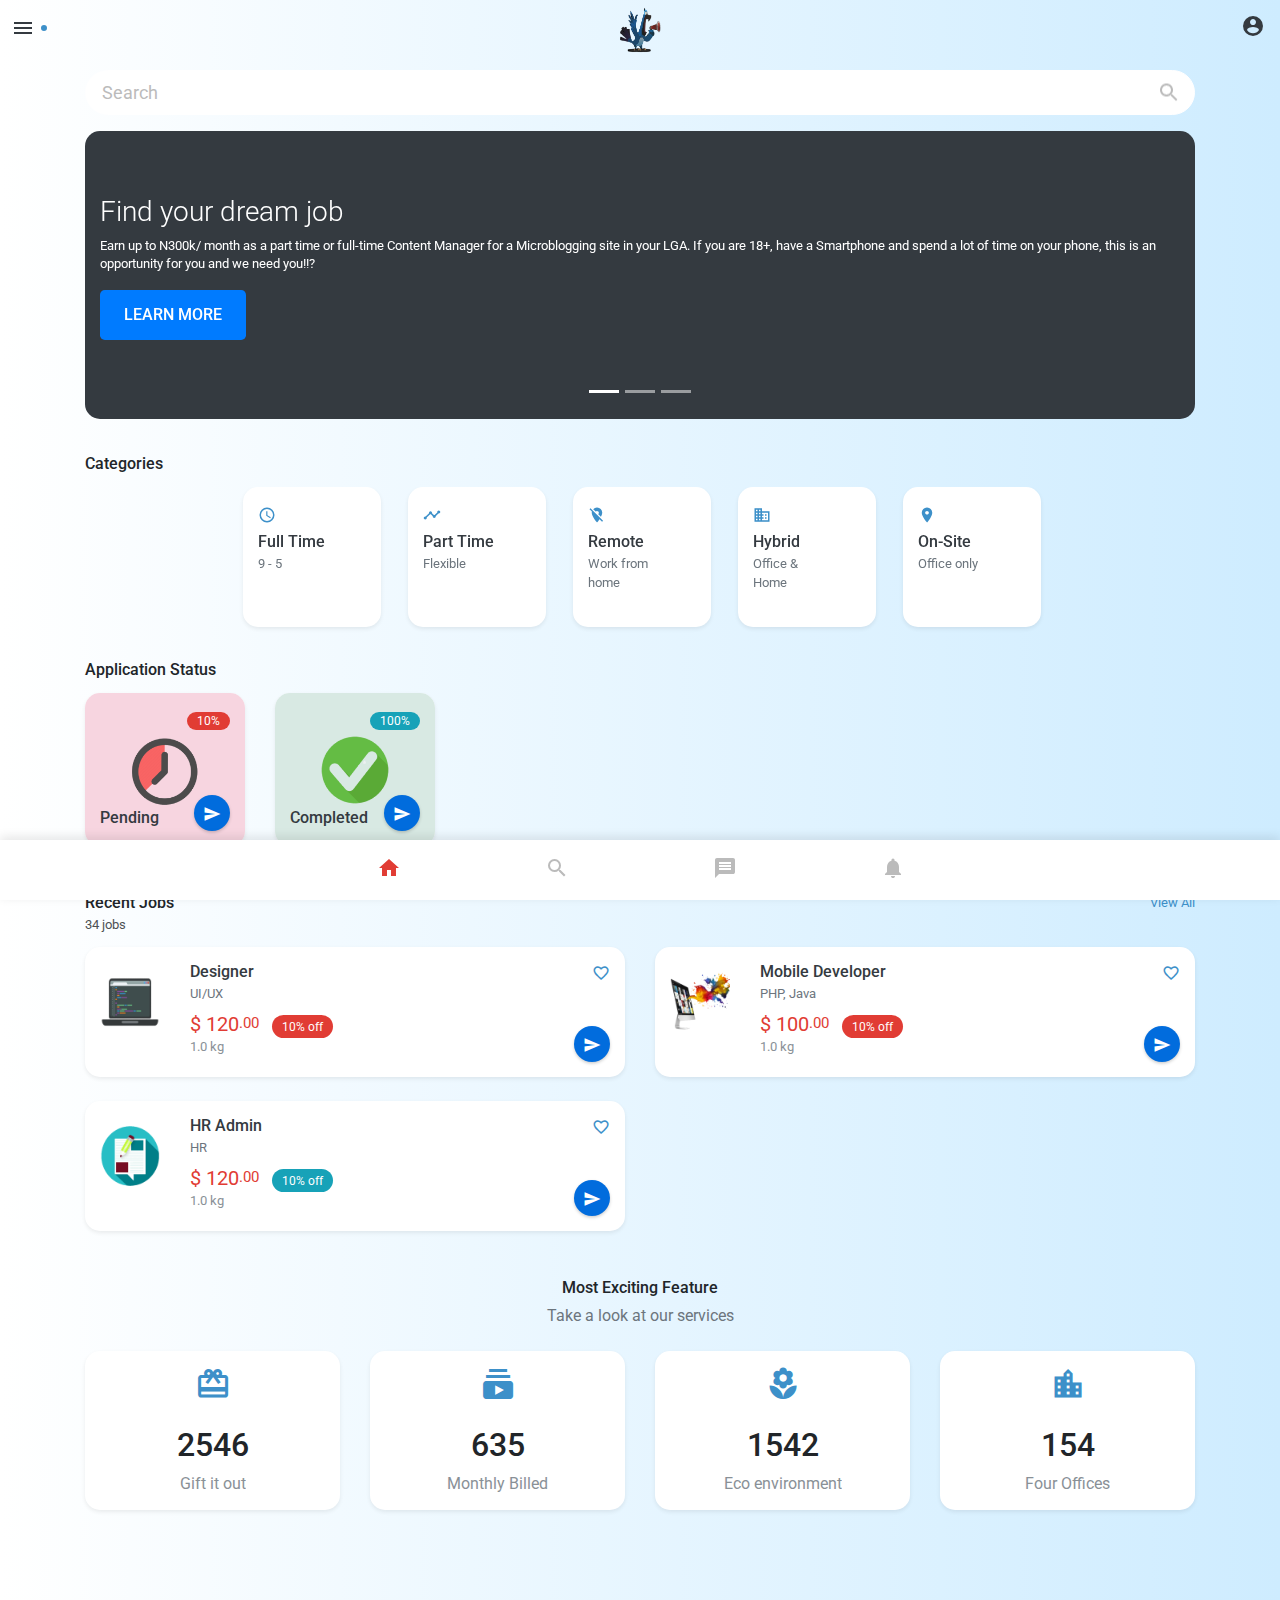
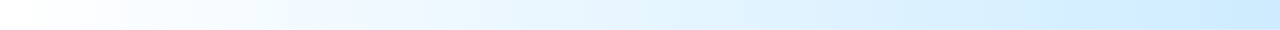
==== index.html @ 2cb29c85 "New app" ====
<!doctype html>
<html lang="en" class="pink-theme">



	<head>
		<meta charset="utf-8">
		<meta name="viewport"
			content="width=device-width, initial-scale=1, shrink-to-fit=no, viewport-fit=cover, user-scalable=no">
		<meta name="description" content="">
		<meta name="author" content="Fabugit">

		<title>Dashboard</title>

		<!-- Material design icons CSS -->
		<link rel="stylesheet" href="vendor/materializeicon/material-icons.css">

		<!-- Roboto fonts CSS -->
		<link href="https://fonts.googleapis.com/css?family=Roboto:300,400,500,700&amp;display=swap" rel="stylesheet">

		<!-- Bootstrap core CSS -->
		<link href="vendor/bootstrap-4.4.1/css/bootstrap.min.css" rel="stylesheet">

		<!-- Swiper CSS -->
		<link href="vendor/swiper/css/swiper.min.css" rel="stylesheet">

		<!-- Custom styles for this template -->
		<link href="css/style.css" rel="stylesheet">
	</head>

	<body>
		<div class="row no-gutters vh-100 loader-screen">
			<div class="col align-self-center text-white text-center">
				<img src="img/logo.png" alt="logo">
				<h1><span class="font-weight-light">D</span>Demo</h1>
				<div class="laoderhorizontal">
					<div></div>
					<div></div>
					<div></div>
					<div></div>
				</div>
			</div>
		</div>
		<div class="sidebar">
			<div class="text-center">
				<div class="figure-menu shadow">
					<figure><img src="img/user1.png" alt=""></figure>
				</div>
				<h5 class="mb-1 ">Stan Thor</h5>
				<p class="text-mute small">Chicago, USA</p>
			</div>
			<br>
			<div class="row mx-0">
				<div class="col">
					<div class="card mb-3 border-0 shadow-sm bg-template-light">
						<div class="card-body">
							<div class="row">
								<div class="col">
									<p class="text-secondary small mb-0">Balance Available</p>
									<h6 class="text-dark my-0">₦2585.00</h6>
								</div>
								<div class="col-auto">
									<button class="btn btn-default button-rounded-36 shadow"><i class="material-icons">add</i></button>
								</div>
							</div>
						</div>
					</div>
					<h5 class="subtitle text-uppercase"><span>Menu</span></h5>
					<div class="list-group main-menu">
						<a href="notification.html" class="list-group-item list-group-item-action">Notification <span
								class="badge badge-dark text-white">2</span></a>
						<a href="profile.html" class="list-group-item list-group-item-action">My Profile</a>
						<a href="setting.html" class="list-group-item list-group-item-action">Settings</a>
						<a href="login.html" class="list-group-item list-group-item-action mt-2">Logout</a>
					</div>
				</div>
			</div>
		</div>
		<div class="wrapper dashboard-bg">
			<div class="header">
				<!-- style="background-color: #3d90c9 !important; width: 100%;" -->
				<div class="row no-gutters">
					<div class="col-auto">
						<button class="btn  btn-link text-dark menu-btn"><i class="material-icons">menu</i><span
								class="new-notification"></span></button>
					</div>
					<div class="col text-center"><img src="img/logo.png" alt="" class="header-logo"></div>
					<div class="col-auto">
						<a href="profile.html" class="btn  btn-link text-dark"><i class="material-icons">account_circle</i></a>
					</div>
				</div>
			</div>
			<div class="container">
				<input type="text" class="form-control form-control-lg search my-3" placeholder="Search">
				<div id="carouselExampleSlidesOnly" class="carousel slide jumbotron jumbotron-fluid bg-dark text-white jumbo-rounded" data-ride="carousel" style="height: 18em">
					<ol class="carousel-indicators">
						<li data-target="#carouselExampleIndicators" data-slide-to="0" class="active"></li>
						<li data-target="#carouselExampleIndicators" data-slide-to="1"></li>
						<li data-target="#carouselExampleIndicators" data-slide-to="2"></li>
					</ol>
					<div class="carousel-inner">
						<div class="carousel-item active">
						<!-- <img class="d-block w-100" src="http://placehold.it/1200x500" alt="First slide"> -->
							<div class="container">
								<h3 class="display-6 font-weight-light">Find your dream job</h3>
								<p class="small">Earn up to N300k/ month as a part time or full-time Content Manager for a Microblogging site in your LGA. If you are 18+, have a Smartphone and spend a lot of time on your phone, this is an opportunity for you and we need you!!?</p>
								<p class="lead">
									<a class="btn btn-primary btn-lg" href="#" role="button">Learn more</a>
								</p>
							</div>
						</div>
						<div class="carousel-item">
							<div class="container">
								<h3 class="display-6 font-weight-light">Find your dream job</h3>
								<p class="small">Earn up to N300k/ month as a part time or full-time Content Manager for a Microblogging site in your LGA. If you are 18+, have a Smartphone and spend a lot of time on your phone, this is an opportunity for you and we need you!!?</p>
								<p class="lead">
									<a class="btn btn-primary btn-lg" href="#" role="button">Learn more</a>
								</p>
							</div>
						</div>
						<div class="carousel-item">
							<div class="container">
								<h3 class="display-6 font-weight-light">Find your dream job</h3>
								<p class="small">Earn up to N300k/ month as a part time or full-time Content Manager for a Microblogging site in your LGA. If you are 18+, have a Smartphone and spend a lot of time on your phone, this is an opportunity for you and we need you!!?</p>
								<p class="lead">
									<a class="btn btn-primary btn-lg" href="#" role="button">Learn more</a>
								</p>
							</div>
						</div>
					</div>
				</div>

				<h6 class="subtitle">Categories</h6>
				<div class="row">
					<!-- Swiper -->
					<div class="swiper-container small-slide">
						<div class="swiper-wrapper">
							<div class="swiper-slide">
								<div class="card shadow-sm border-0">
									<div class="card-body">
										<div class="row no-gutters h-100">
											<img src="" alt="" class="small-slide-right">
											<div class="col-8">
												<button class="btn btn-sm btn-link p-0"><i
														class="material-icons md-18">access_time</i></button>
												<a href="all-products.html" class="text-dark mb-1 mt-2 h6 d-block">Full Time </a>
												<p class="text-secondary small">9 - 5</p>
											</div>
										</div>
									</div>
								</div>
							</div>
							<div class="swiper-slide">
								<div class="card shadow-sm border-0">
									<div class="card-body">
										<div class="row no-gutters h-100">
											<div class="col-8">
												<button class="btn btn-sm btn-link p-0"><i class="material-icons md-18">timeline</i></button>
												<a href="all-products.html" class="text-dark mb-1 mt-2 h6 d-block">Part Time </a>
												<p class="text-secondary small">Flexible</p>
											</div>
										</div>
									</div>
								</div>
							</div>
							<div class="swiper-slide">
								<div class="card shadow-sm border-0">
									<div class="card-body">
										<div class="row no-gutters h-100">
											<div class="col-9">
												<button class="btn btn-sm btn-link p-0"><i
														class="material-icons md-18">location_off</i></button>
												<a href="all-products.html" class="text-dark mb-1 mt-2 h6 d-block">Remote</a>
												<p class="text-secondary small">Work from home</p>
											</div>
										</div>
									</div>
								</div>
							</div>
							<div class="swiper-slide">
								<div class="card shadow-sm border-0">
									<div class="card-body">
										<div class="row no-gutters h-100">
											<div class="col-8">
												<button class="btn btn-sm btn-link p-0"><i
														class="material-icons md-18">domain</i></button>
												<a href="all-products.html" class="text-dark mb-1 mt-2 h6 d-block">Hybrid </a>
												<p class="text-secondary small">Office & Home</p>
											</div>
										</div>
									</div>
								</div>
							</div>
							<div class="swiper-slide">
								<div class="card shadow-sm border-0">
									<div class="card-body">
										<div class="row no-gutters h-100">
											<div class="col-8">
												<button class="btn btn-sm btn-link p-0"><i class="material-icons md-18">location_on</i></button>
												<a href="all-products.html" class="text-dark mb-1 mt-2 h6 d-block">On-Site </a>
												<p class="text-secondary small">Office only</p>
											</div>
										</div>
									</div>
								</div>
							</div>
						</div>
					</div>
				</div>

				<h6 class="subtitle">Application Status</h6>
				<div class="row">
					<div class="col-6 col-md-4 col-lg-3 col-xl-2">
						<div class="card shadow-sm border-0 mb-4">
							<div class="card-body" style="background-color: #F7D5E0;  border-radius: 15px;">
								<div class="badge badge-success float-right mt-1">10%</div>
								<figure class="product-image"><img src="img/pending.png" alt="" class=""></figure>
								<a href="product-details.html" class="text-dark mb-1 mt-2 h6 d-block">Pending </a>
								<!-- <p class="text-secondary small mb-2"></p> -->
								<!-- <h5 class="text-success font-weight-normal mb-0"><sup></sup></h5>
								<p class="text-secondary small text-mute mb-0"></p> -->
								<button class="btn btn-default button-rounded-36 shadow-sm float-bottom-right"><i
										class="material-icons md-18">send</i></button>
							</div>
						</div>
					</div>
					<div class="col-6 col-md-4 col-lg-3 col-xl-2">
						<div class="card shadow-sm border-0 mb-4">
							<div class="card-body" style="background-color:#D8E9E3; border-radius: 15px;">
								<div class="badge badge-info float-right mt-1">100%</div>
								<figure class="product-image"><img src="img/approved.png" alt="" class=""></figure>
								<a href="product-details.html" class="text-dark mb-1 mt-2 h6 d-block">Completed</a>
								<!-- <p class="text-secondary small mb-2">Figma, Adobe</p>
								<h5 class="text-success font-weight-normal mb-0">₦ 100<sup>.00</sup></h5>
								<p class="text-secondary small text-mute mb-0">Open</p> -->
								<button class="btn btn-default button-rounded-36 shadow-sm float-bottom-right"><i
										class="material-icons md-18">send</i></button>
							</div>
						</div>
					</div>
					
				</div>
			</div>

			

			<div class="container">
				<div class="subtitle h6">
						<a href="all-products.html" class="float-right small">View All</a>
					<div class="d-inline-block">
						Recent Jobs<br>
						<p class="small text-mute">34 jobs</p>
					</div>
				</div>
				<div class="row">
					<div class="col-12 col-lg-6">
						<div class="card shadow-sm border-0 mb-4">
							<div class="card-body">
								<div class="row">
									<div class="col-3 col-md-2 col-lg-2 align-self-center">
										<figure class="product-image"><img src="img/programming.png" alt="" class=""></figure>
									</div>
									<div class="col">
										<button class="btn btn-sm btn-link p-0 float-right"><i
												class="material-icons md-18">favorite_outline</i></button>
										<a href="#" class="text-dark mb-1 h6 d-block">Designer </a>
										<p class="text-secondary small mb-2">UI/UX</p>
										<h5 class="text-success font-weight-normal mb-0">$ 120<sup>.00</sup>
											<span class="badge badge-success d-inline-block ml-2"><small>10% off</small></span>
										</h5>
										<p class="text-secondary small text-mute mb-0">1.0 kg</p>
									</div>
								</div>
								<button class="btn btn-default button-rounded-36 shadow-sm float-bottom-right"><i
										class="material-icons md-18">send</i></button>
							</div>
						</div>
					</div>
					<div class="col-12 col-lg-6">
						<div class="card shadow-sm border-0 mb-4">
							<div class="card-body">
								<div class="row">
									<div class="col-3 col-md-2 col-lg-2 align-self-center">
										<figure class="product-image"><img src="img/graphics.png" alt="" class=""></figure>
									</div>
									<div class="col">
										<button class="btn btn-sm btn-link p-0 float-right"><i
												class="material-icons md-18">favorite_outline</i></button>
										<a href="#" class="text-dark mb-1 h6 d-block">Mobile Developer</a>
										<p class="text-secondary small mb-2">PHP, Java</p>
										<h5 class="text-success font-weight-normal mb-0">$ 100<sup>.00</sup>
											<span class="badge badge-success d-inline-block ml-2"><small>10% off</small></span>
										</h5>
										<p class="text-secondary small text-mute mb-0">1.0 kg</p>
									</div>
								</div>
								<button class="btn btn-default button-rounded-36 shadow-sm float-bottom-right"><i
										class="material-icons md-18">send</i></button>
							</div>
						</div>
					</div>
					<div class="col-12 col-lg-6">
						<div class="card shadow-sm border-0 mb-4">
							<div class="card-body">
								<div class="row">
									<div class="col-3 col-md-2 col-lg-2 align-self-center">
										<figure class="product-image"><img src="img/writing.png" alt="" class=""></figure>
									</div>
									<div class="col">
										<button class="btn btn-sm btn-link p-0 float-right"><i
												class="material-icons md-18">favorite_outline</i></button>
										<a href="#" class="text-dark mb-1 h6 d-block">HR Admin</a>
										<p class="text-secondary small mb-2">HR</p>
										<h5 class="text-success font-weight-normal mb-0">$ 120<sup>.00</sup>
											<span class="badge badge-info d-inline-block ml-2"><small>10% off</small></span>
										</h5>
										<p class="text-secondary small text-mute mb-0">1.0 kg</p>
									</div>
								</div>
								<button class="btn btn-default button-rounded-36 shadow-sm float-bottom-right"><i
										class="material-icons md-18">send</i></button>
							</div>
						</div>
					</div>
				</div>
			</div>
			<div class="container mb-3">
				<div class="row">
					<div class="col text-center">
						<h5 class="subtitle mb-1">Most Exciting Feature</h5>
						<p class="text-secondary">Take a look at our services</p>
					</div>
				</div>
				<div class="row text-center mt-4">
					<div class="col-6 col-md-3">
						<div class="card shadow-sm border-0 mb-4">
							<div class="card-body">
								<i class="material-icons mb-4 md-36 text-template">card_giftcard</i>
								<h2>2546</h2>
								<p class="text-secondary text-mute">Gift it out</p>
							</div>
						</div>
					</div>
					<div class="col-6 col-md-3">
						<div class="card shadow-sm border-0 mb-4">
							<div class="card-body">
								<i class="material-icons mb-4 md-36 text-template">subscriptions</i>
								<h2>635</h2>
								<p class="text-secondary text-mute">Monthly Billed</p>
							</div>
						</div>
					</div>
					<div class="col-6 col-md-3">
						<div class="card shadow-sm border-0 mb-4">
							<div class="card-body">
								<i class="material-icons mb-4 md-36 text-template">local_florist</i>
								<h2>1542</h2>
								<p class="text-secondary text-mute">Eco environment</p>
							</div>
						</div>
					</div>
					<div class="col-6 col-md-3">
						<div class="card shadow-sm border-0 mb-4">
							<div class="card-body">
								<i class="material-icons mb-4 md-36 text-template">location_city</i>
								<h2>154</h2>
								<p class="text-secondary text-mute">Four Offices</p>
							</div>
						</div>
					</div>
				</div>
			</div>
			<div class="footer">
				<div class="no-gutters">
					<div class="col-auto mx-auto">
						<div class="row no-gutters justify-content-center">
							<div class="col-auto">
								<a href="index.html" class="btn btn-link-default active">
									<i class="material-icons">home</i>
								</a>
							</div>
							<div class="col-auto">
								<a href="all-products-list.html" class="btn btn-link-default">
									<i class="material-icons">search</i>
								</a>
							</div>
							<div class="col-auto">
								<a href="notifications.html" class="btn btn-link-default">
									<i class="material-icons">message</i>
								</a>
							</div>
							<div class="col-auto">
								<a href="profile.html" class="btn btn-link-default">
									<i class="material-icons">notifications</i>
								</a>
							</div>
						</div>
					</div>
				</div>
			</div>
		</div>

		<!-- notification -->
		<!-- <div class="notification bg-white shadow border-primary">
			<div class="row">
				<div class="col-auto align-self-center pr-0">
					<i class="material-icons text-primary md-36">fullscreen</i>
				</div>
				<div class="col">
					<h6>Viewing in Phone?</h6>
					<p class="mb-0 text-secondary">Double tap to enter into fullscreen mode for each page.</p>
				</div>
				<div class="col-auto align-self-center pl-0">
					<button class="btn btn-link closenotification"><i
							class="material-icons text-secondary text-mute md-18 ">close</i></button>
				</div>
			</div>
		</div> -->
		<!-- notification ends -->


		<!-- jquery, popper and bootstrap js -->
		<script src="js/jquery-3.3.1.min.js"></script>
		<script src="js/popper.min.js"></script>
		<script src="vendor/bootstrap-4.4.1/js/bootstrap.min.js"></script>
		<!-- cookie js -->
		<script src="vendor/cookie/jquery.cookie.js"></script>

		<!-- swiper js -->
		<script src="vendor/swiper/js/swiper.min.js"></script>

		<!-- template custom js -->
		<script src="js/main.js"></script>

		<!-- page level script -->
		<script>
			$(window).on('load', function () {
				/* swiper slider carousel */
				var swiper = new Swiper('.small-slide', {
					slidesPerView: 'auto',
					spaceBetween: 0,
				});

				var swiper = new Swiper('.news-slide', {
					slidesPerView: 5,
					spaceBetween: 0,
					pagination: {
						el: '.swiper-pagination',
					},
					breakpoints: {
						1024: {
							slidesPerView: 4,
							spaceBetween: 0,
						},
						768: {
							slidesPerView: 3,
							spaceBetween: 0,
						},
						640: {
							slidesPerView: 2,
							spaceBetween: 0,
						},
						320: {
							slidesPerView: 2,
							spaceBetween: 0,
						}
					}
				});

				/* notification view and hide */
				setTimeout(function () {
					$('.notification').addClass('active');
					setTimeout(function () {
						$('.notification').removeClass('active');
					}, 3500);
				}, 500);
				$('.closenotification').on('click', function () {
					$(this).closest('.notification').removeClass('active')
				});
			});

		</script>

	</body>

</html>
---- vendor/materializeicon/material-icons.css ----
@font-face {
  font-family: 'Material Icons';
  font-style: normal;
  font-weight: 400;
  src: url(MaterialIcons-Regular.eot); /* For IE6-8 */
  src: local('Material Icons'),
       local('MaterialIcons-Regular'),
       url(MaterialIcons-Regular.woff2) format('woff2'),
       url(MaterialIcons-Regular.woff) format('woff'),
       url(MaterialIcons-Regular.ttf) format('truetype');
}

.material-icons {
  font-family: 'Material Icons';
  font-weight: normal;
  font-style: normal;
  font-size: 24px;  /* Preferred icon size */
  display: inline-block;
  line-height: 1;
  text-transform: none;
  letter-spacing: normal;
  word-wrap: normal;
  white-space: nowrap;
  direction: ltr;

  /* Support for all WebKit browsers. */
  -webkit-font-smoothing: antialiased;
  /* Support for Safari and Chrome. */
  text-rendering: optimizeLegibility;

  /* Support for Firefox. */
  -moz-osx-font-smoothing: grayscale;

  /* Support for IE. */
  font-feature-settings: 'liga';
}
---- css/style.css ----
html {
    height: 100%;
}

body {
    min-height: 100%;
    height: auto;
    overflow-y: auto;
    font-family: 'Roboto', sans-serif;
    font-size: 16px;
    line-height: 22px;
    -webkit-overflow-scrolling: touch;
    -webkit-touch-callout: none;
    -webkit-user-select: none;
    -khtml-user-select: none;
    -moz-user-select: none;
    -ms-user-select: none;
    user-select: none;
}

/* Custom css for pages  */
.top-intro {
    background-color: #ffffff;
    /* padding: 20px  0 0 0; */
    padding: 20px 0 20px 0;
    margin: -100px auto -30px auto;
    max-width: 320px;
}

.top-signup-intro {
    background-color: #ffffff;
    /* padding: 20px  0 0 0; */
    padding: 20px 0 20px 0;
    margin: 100px auto -30px auto;
    max-width: 320px;
}

.sub-intro {
    text-align: justify;
    color: #6c757d !important;
    font-size: 90%;
    font-weight: 400;  
    line-height: 1.45em;
}

/* #login-page {
    background-color: #fff !important;
} */


/* primary colors */
.bg-primary,
.badge-primary {
    background-color: #0D76FF !important
}

.text-primary {
    color: #0D76FF !important
}

.text-default {
    color: #3d90c9 !important
}

.bg-primary-light {
    background-color: #CEE3FF !important
}

.bg-success,
.badge-success {
    background-color: #e13c34 !important
}

.text-success {
    color: #e13c34 !important
}

.bg-succss-light {
    background-color: #C0E9DB !important
}

.bg-warning,
.badge-warning {
    background-color: #e13c34 !important
}

.text-warning {
    color: #FFC400 !important
}

.bg-warning-light {
    background-color: #FFF0C1 !important
}

.bg-orange,
.badge-orange {
    background-color: #FF6F00 !important
}

.bg-orange-light {
    background-color: #FFE5D1 !important
}

.bg-grey,
.badge-grey {
    background-color: #999999 !important
}

.bg-grey-light {
    background-color: #BBBBBB !important
}

.text-white a {
    color: #ffffff !important
}

.row.proh {
    position: relative;
    overflow-x: hidden;
}

.text-mute {
    opacity: 0.8;
}

.wrapper {
    height: auto;
    width: 100%;
    position: relative;
    transition: all ease 0.5s;
    -webkit-transition: all ease 0.5s;
    -moz-transition: all ease 0.5s;
    -ms-transition: all ease 0.5s;
    margin-left: 0;
    z-index: 1;
    min-height: 100vh;
    padding-bottom: 80px;
}

p.small {
    line-height: 1.45em;
}

p:last-child {
    margin-bottom: 0;
}

sup {
    top: -.2em;
}

.background {
    height: 100%;
    width: 100%;
    left: 0;
    top: 0;
    position: absolute;
    background-repeat: no-repeat;
    background-size: cover;
    background-position: center top;
    opacity: 0.4;
    z-index: 0;
}

.background + div {
    position: relative;
    z-index: 1
}

/* sideabr  */
body.menuactive {
    overflow: hidden;
    transform: scale(1);
    -webkit-transform: scale(1);
    -moz-transform: scale(1);
    -ms-transform: scale(1);
}

html.menuactive {
    height: 100%;
    width: 100%;
    overflow: hidden;
}

body.menuactive .wrapper {
    overflow: hidden;
    height: 100vh;
}

body.sidemenu-open .wrapper {
    transform: scale(0.9);
    -webkit-transform: scale(0.9);
    -moz-transform: scale(0.9);
    -ms-transform: scale(0.9);
    box-shadow: 0px 5px 15px rgba(0, 0, 0, 0.2);
    -webkit-box-shadow: 0px 5px 15px rgba(0, 0, 0, 0.2);
    -moz-box-shadow: 0px 5px 15px rgba(0, 0, 0, 0.2);
    -ms-box-shadow: 0px 5px 15px rgba(0, 0, 0, 0.2);
    margin-left: 240px;
    border-radius: 10px;
}

body.sidemenu-open .wrapper:after {
    content: '';
    position: absolute;
    left: 0;
    top: 0;
    height: 100%;
    width: 100%;
    display: block;
    user-select: none;
    -webkit-user-select: none;
    z-index: 10;
    cursor: pointer
}

.sidebar {
    position: absolute;
    padding-top: env(safe-area-inset-top);
    width: 250px;
    height: 100%;
    z-index: 0;
    left: -260px;
    top: 0;
    transition: all ease 0.5s;
    -webkit-transition: all ease 0.5s;
    -moz-transition: all ease 0.5s;
    -ms-transition: all ease 0.5s;
    overflow-y: auto;
}


.sidebar .main-menu .list-group-item {
    background-color: transparent;
    font-size: 16px;
    border: 0;
    border-radius: 10px;
}

.sidebar .main-menu .list-group-item:hover {
    background-color: rgba(255, 255, 255, 0.15);
}

.sidebar .main-menu .list-group-item.active {
    background-color: rgba(255, 255, 255, 0.25);
}

body.sidemenu-open .sidebar {
    left: 0;
}


.sidebar .figure-menu {
    height: 100px;
    width: 100px;
    border-radius: 50px;
    padding: 5px;
    display: block;
    margin: 45px auto 20px auto;
    background-color: #ffffff;
}

.sidebar .figure-menu figure {
    width: 100%;
    height: 100%;
    overflow: hidden;
    border-radius: 50%;
}

.sidebar .figure-menu figure img {
    width: 100%;
}

/* Loader css */
.breadcrumb-item.active {
    color: #b9b9b9;
}

/* Loader css */
.laoderhorizontal {
    display: inline-block;
    position: relative;
    width: 64px;
    height: 64px;
}

.laoderhorizontal div {
    position: absolute;
    top: 27px;
    width: 11px;
    height: 11px;
    border-radius: 50%;
    background: #fff;
    animation-timing-function: cubic-bezier(0, 1, 1, 0);
}

.laoderhorizontal div:nth-child(1) {
    left: 6px;
    animation: laoderhorizontal1 0.6s infinite;
}

.laoderhorizontal div:nth-child(2) {
    left: 6px;
    animation: laoderhorizontal2 0.6s infinite;
}

.laoderhorizontal div:nth-child(3) {
    left: 26px;
    animation: laoderhorizontal2 0.6s infinite;
}

.laoderhorizontal div:nth-child(4) {
    left: 45px;
    animation: laoderhorizontal3 0.6s infinite;
}


@keyframes laoderhorizontal1 {
    0% {
        transform: scale(0);
    }

    100% {
        transform: scale(1);
    }
}

@keyframes laoderhorizontal3 {
    0% {
        transform: scale(1);
    }

    100% {
        transform: scale(0);
    }
}

@keyframes laoderhorizontal2 {
    0% {
        transform: translate(0, 0);
    }

    100% {
        transform: translate(19px, 0);
    }
}

.btn-loader {
    vertical-align: middle;
    display: inline-block;
    position: relative;
    width: 30px;
    height: 30px;
}

.btn-loader div {
    box-sizing: border-box;
    display: block;
    position: absolute;
    width: 24px;
    height: 24px;
    margin: 3px;
    border: 4px solid #fff;
    border-radius: 50%;
    animation: btnloader 1.2s cubic-bezier(0.5, 0, 0.5, 1) infinite;
    border-color: #ffffff transparent transparent transparent;
}

.btn-loader div:nth-child(1) {
    animation-delay: -0.45s;
}

.btn-loader div:nth-child(2) {
    animation-delay: -0.3s;
}

.btn-loader div:nth-child(3) {
    animation-delay: -0.15s;
}

@keyframes btnloader {
    0% {
        transform: rotate(0deg);
    }

    100% {
        transform: rotate(360deg);
    }
}

.loader-screen {
    position: fixed;
    top: 0;
    left: 0;
    height: 100%;
    width: 100%;
    z-index: 99;
    background-color: #3d90c9;
}

/* introduction swiper slider css */
.demo-swiper,
.swiper-init {
    height: 450px;
    margin-top: 30px;
}

.demo-swiper .swiper-slide,
.swiper-init .swiper-slide {
    background-color: #ffffff
}

.demo-swiper .swiper-slide,
.swiper-init .swiper-slide {
    background-size: cover
}

.demo-swiper-gallery-top {
    height: 350px;
    margin-top: 30px;
}

.demo-swiper-gallery-top .swiper-slide {
    background-size: cover
}

.demo-swiper-gallery-thumbs {
    height: 80px;
}

.demo-swiper-gallery-thumbs .swiper-slide > div {
    height: 100%;
    width: 100%;
    background-size: cover;
}

.swiper-pagination-bullet-active {
    opacity: 1;
    background: #000000;
}

.introduction.swiper-container-horizontal > .swiper-pagination-bullets {
    bottom: 35px;
    margin-bottom: env(safe-area-inset-bottom);
}

.introduction .swiper-slide {
    padding-left: env(safe-area-inset-left);
    padding-right: env(safe-area-inset-right);
    padding-top: env(safe-area-inset-bottom);
}

.right-image {
    position: absolute;
    z-index: 0;
    right: 0;
    top: auto;
    bottom: auto;
    height: 600px;
}

.right-image + div {
    z-index: 1
}

.orange-slice {
    margin-right: -200px;
}

.pinapple {
    margin-right: -120px;
}

.banana {
    margin-right: -190px;
}

.apple {
    margin-right: -280px;
}


/* form elements */
select.form-control option,
select.form-control optgroup {
    color: #000000
}

.form-control:focus {
    box-shadow: none;
    -ms-box-shadow: none;
}

.form-control::placeholder {
    color: #bbbbbb;
}

.float-label {
    padding-top: 15px;
    position: relative;
}

.form-group .form-control-label {
    font-size: 13px;
    line-height: 18px;
    color: #BBBBBB;
}

.float-label .form-control-label {
    position: absolute;
    left: 0;
    top: 24px;
    margin: 0;
    line-height: 20px;
    color: #646363;
    font-size: 15px;
    transition: ease all 0.5s;
    -webkit-transition: ease all 0.5s;
    -ms-transition: ease all 0.5s;
    -moz-transition: ease all 0.5s;
    z-index: 0;
    padding-left: 1em;

}

.float-label .form-control,
.float-label .chosen-container .chosen-choices,
.float-label .chosen-container .chosen-single {
    background-color: #F3F3F3;
    border-radius: 25px;
    /* z-index: 1; */
    position: relative;
    padding-left: 1em;
    padding-right: 0;
    background-image: none;
    
}


.float-label .form-control:focus + .form-control-label,
.float-label.active label {
    top: 0;
    font-size: 13px;
    line-height: 20px;
}

.form-control-lg {
    font-size: 18px;
}

.search {
    border-radius: 30px;
    background: url('../img/search.png') no-repeat center right #fff;
    border-color: #ffffff;
}

.chosen-container-active .chosen-choices,
.chosen-container .chosen-single,
.chosen-container-active.chosen-with-drop .chosen-single {
    box-shadow: none;
    -webkit-box-shadow: none;
    -moz-box-shadow: none;
    -ms-box-shadow: none;
}

.chosen-container-multi .chosen-choices,
.chosen-container .chosen-single {
    padding: 5px;
    height: auto;
    border-color: #ced4da;
}

.chosen-container-multi .chosen-choices li.search-choice,
.chosen-container .chosen-single li.search-choice {
    position: relative;
    padding: 5px 25px 5px 15px;
    line-height: 18px;
    border: 0px none;
    border-radius: 30px;
    background-image: none;
    background-color: rgba(255, 255, 255, 0.5);
    box-shadow: none;
    -webkit-box-shadow: none;
    -moz-box-shadow: none;
    -ms-box-shadow: none;
    outline: none;
}

.chosen-container-multi .chosen-choices li.search-choice .search-choice-close {
    top: 8px;
    right: 6px;
    width: 12px;
    height: 12px;
    border-radius: 20px;
    padding: 5px;
}

.chosen-container.chosen-with-drop .chosen-drop {
    border: 0;
}

.chosen-container .chosen-results li.highlighted {
    background-image: none;
}

/* button */
.btn {
    font-size: 16px;
    text-transform: uppercase;
    font-weight: 500;
    border-width: 0;
}

[class*="outline"] {
    border-width: 1px;
}

body a.btn-primary,
body a.btn-warning,
body a.btn-danger,
body a.btn-success {
    color: #ffffff;
}

.btn-lg {
    padding: .815rem 1.5rem;
}

.btn-sm {
    font-size: 14px;
}

.btn i,
.btn span,
a i {
    vertical-align: middle
}

.btn img {
    max-width: 20px;
    vertical-align: middle;
}

.btn:focus {
    box-shadow: none;
    -ms-box-shadow: none;
}

.btn i:first-child {
    margin-right: 5px;
    margin-left: -4px;
}

.btn i:last-child {
    margin-left: 5px;
    margin-right: -4px;
}

.btn i:last-child:first-child {
    margin-left: 0px;
    margin-right: 0px;
}

.button-rounded-54 {
    height: 54px;
    width: 54px;
    line-height: 50px;
    vertical-align: middle;
    text-align: center;
    padding: 0;
    border-radius: 28px;
}

.button-rounded-36 {
    height: 36px;
    width: 36px;
    line-height: 32px;
    vertical-align: middle;
    text-align: center;
    padding: 0;
    border-radius: 28px;
}

.button-rounded-26 {
    height: 26px;
    width: 26px;
    line-height: 22px;
    vertical-align: middle;
    text-align: center;
    padding: 0;
    border-radius: 13px;
}

.float-bottom-right {
    position: absolute;
    right: 15px;
    bottom: 15px;
    z-index: 2;
    margin-bottom: env(safe-area-inset-bottom);
}

.btn-rounded {
    border-radius: 30px;
}

.btn-rounded-15 {
    border-radius: 15px;
}

.btn-default,
body .btn.btn-secondary {
    color: #ffffff
}

.btn-warning {
    background-color: #e13c34;
    color: #ffffff;
}

.btn-warning:focus,
.btn-warning:active,
.btn-warning:hover {
    background-color: #c4372f !important;
    color: #ffffff !important;
}

.btn.btn-link-default {
    color: #bbbbbb;
}

.btn.shadow-sm {
    box-shadow: 0 .1rem .2rem rgba(0, 0, 0, .2) !important;
    -webkit-box-shadow: 0 .1rem .2rem rgba(0, 0, 0, .2) !important;
    -moz-box-shadow: 0 .1rem .2rem rgba(0, 0, 0, .2) !important;
    -ms-box-shadow: 0 .1rem .2rem rgba(0, 0, 0, .2) !important;
}

.btn.shadow-xs {
    box-shadow: 0 .15rem .3rem rgba(0, 0, 0, .1) !important;
    -webkit-box-shadow: 0 .15rem .3rem rgba(0, 0, 0, .1) !important;
    -moz-box-shadow: 0 .15rem .3rem rgba(0, 0, 0, .1) !important;
    -ms-box-shadow: 0 .15rem .3rem rgba(0, 0, 0, .1) !important;
}

.btn-light,
body a.btn-light {
    background-color: #ffffff;
    color: #999999;
}

.btn-light-grey,
body a.btn-light-grey {
    background-color: #E3EAF1;
    color: #BBBBBB;
    border-color: #F3F6F8
}

.btn-group > .btn:first-child,
.btn-group > .btn:first-of-type,
.btn-group > .btn-group:first-child > .btn {
    border-top-left-radius: 30px;
    border-bottom-left-radius: 30px;
}

.btn-group > .btn:last-child,
.btn-group > .btn:last-of-type,
.btn-group > .btn-group:last-child > .btn {
    border-top-right-radius: 30px;
    border-bottom-right-radius: 30px;
}


.btn h6,
.btn h5,
.btn h4,
.btn h3,
.btn h2,
.btn h1 {
    vertical-align: middle
}

.vm {
    vertical-align: middle
}

.input-group > .input-group-append > .btn,
.input-group > .input-group-append > .input-group-text,
.input-group > .input-group-prepend:not(:first-child) > .btn,
.input-group > .input-group-prepend:not(:first-child) > .input-group-text {
    border-top-right-radius: 30px;
    border-bottom-right-radius: 30px;
}

.input-group > .input-group-append:not(:last-child) > .btn,
.input-group > .input-group-append:not(:last-child) > .input-group-text,
.input-group > .input-group-prepend > .btn,
.input-group > .input-group-prepend > .input-group-text {
    border-top-left-radius: 30px;
    border-bottom-left-radius: 30px;
}

.input-group > .form-control:first-child {
    border-top-left-radius: 30px;
    border-bottom-left-radius: 30px;
}

.input-group > .form-control:last-child {
    border-top-right-radius: 30px;
    border-bottom-right-radius: 30px;
}

.input-group > .input-group-prepend > .input-group-text + .input-group-text {
    border-radius: 0;
}

.w-45 {
    width: 45px !important;
    text-align: center
}

.w-35 {
    width: 35px !important;
    text-align: center
}

.input-group.input-group-sm > .form-control {
    height: calc(1.6em + .5rem + 2px);
    border-color: #E3EAF1;
}

.border-top-dashed {
    border-top: 2px dashed #e3ead7 !important;
}

.progress {
    background-color: rgba(0, 0, 0, 0.05)
}

/* heights  */
.h-2 {
    height: 2px;
}

.h-4 {
    height: 4px;
}

.h-6 {
    height: 6px;
}

.h-8 {
    height: 8px;
}

.h-10 {
    height: 10px;
}

/* popover  */
.popover {
    border: 0;
    box-shadow: 0 5px 10px rgba(0, 0, 0, 0.10);
    -webkit-box-shadow: 0 5px 10px rgba(0, 0, 0, 0.10);
    -moz-box-shadow: 0 5px 10px rgba(0, 0, 0, 0.10);
    -ms-box-shadow: 0 5px 10px rgba(0, 0, 0, 0.10);
}

/* Notifications  */
.new-notification {
    height: 10px;
    width: 10px;
    border-radius: 6px;
    background-color: #3d90c9;
    display: block;
    position: absolute;
    top: 23px;
    right: 5px;
    border: 2px solid #ffffff;
}

/* List items  */
.list-items {
    padding: 0;
    margin: 0;
    width: 100%;
    display: block;
}

.list-items li {
    margin-bottom: 5px;
    border-radius: 10px;
    background-color: #eef2f5;
    width: 100%;
    display: block;
    padding: 10px 15px;
    line-height: 20px;
}

.list-items li:last-child {
    margin-bottom: 0
}

.list-group .list-group-item {
    padding: 0.75rem 15px;
}

/*.list-group .list-group-item:hover {
    background-color: #3d90c9;
}

.list-group .list-group-item:hover * {
    color: #FFFFFF !important
}
.list-group .list-group-item:hover .form-control{
    color: #000000 !important ;
}*/
.list-group-item.active {
    z-index: 2;
    color: #343a40;
    background-color: #e3eaf1;
    border-color: #ffffff;
}

.list-group-item.active:hover * {
    color: #343a40 !important;
}

/* Nav tabs  */
.nav-tabs {
    z-index: 0;
    border: 0;
    margin-bottom: -11px;
}

.card .card-header .nav-tabs {
    margin-bottom: -1px;
    text-align: center
}

.card-img:first-child {
    border-radius: 10px 10px 0 0;
}

.nav-tabs .nav-link {
    padding: 15px 15px 25px 15px;
    border: 0;
    border-radius: 15px 15px 0 0;
}

.card .card-header .nav-tabs .nav-link {
    padding: 15px;
}

.nav-tabs .nav-link.active {
    box-shadow: 0 .125rem .25rem rgba(0, 0, 0, .075);
    -webkit-box-shadow: 0 .125rem .25rem rgba(0, 0, 0, .075);
    -moz-box-shadow: 0 .125rem .25rem rgba(0, 0, 0, .075);
    -ms-box-shadow: 0 .125rem .25rem rgba(0, 0, 0, .075);
}

.card .card-header .nav-tabs .nav-link.active {
    box-shadow: 0 -0.125rem .125rem rgba(0, 0, 0, .075);
    -webkit-box-shadow: 0 -0.125rem .125rem rgba(0, 0, 0, .075);
    -moz-box-shadow: 0 -0.125rem .125rem rgba(0, 0, 0, .075);
    -ms-box-shadow: 0 -0.125rem .125rem rgba(0, 0, 0, .075);
}

.card .card-header {
    border: 0;
    border-radius: 14px;
}

.card .card-footer {
    border: 0;
    border-radius: 0 0 12px 12px;
}

.card .card-header .card-title {
    margin-bottom: 0;
}

.tab-content {
    position: relative;
    z-index: 1;
}

.tab-content .tab-pane {
    padding: 5px;
    background-color: #ffffff;
    box-shadow: 0 .25rem .25rem rgba(0, 0, 0, .075);
    -webkit-box-shadow: 0 .25rem .25rem rgba(0, 0, 0, .075);
    -moz-box-shadow: 0 .25rem .25rem rgba(0, 0, 0, .075);
    -ms-box-shadow: 0 .25rem .25rem rgba(0, 0, 0, .075);
    border-radius: 15px;
}

.card .tab-content .tab-pane {
    padding: 0;
    background-color: transparent;
    box-shadow: none;
    -webkit-box-shadow: none;
    -moz-box-shadow: none;
    -ms-box-shadow: none;
}

/* Notification */
.notification {
    padding: 15px;
    background-color: #ffffff;
    position: fixed;
    top: -30%;
    width: 84%;
    max-width: 400px;
    margin: 0 auto;
    left: 0;
    right: 0;
    border-left-width: 3px;
    border-left-style: solid;
    z-index: 10;
    transition: all ease 0.5s;
    -webkit-transition: all ease 0.5s;
    -moz-transition: all ease 0.5s;
    -ms-transition: all ease 0.5s;
    border-radius: 10px;
    overflow: hidden;
}

.notification.active {
    top: 30px;
    opacity: 1;

}

.notification.bottom {
    bottom: -30%;
    opacity: 0;
    top: auto;
}

.notification.bottom.active {
    bottom: 30px;
    opacity: 1;

}

/* header */

.header {
    width: 100%;
    height: auto;
    position: fixed;
    padding: env(safe-area-inset-top);
    top: 0;
    left: 0;
    z-index: 9;
    transition: all ease 0.5s;
    -webkit-transition: all ease 0.5s;
    -moz-transition: all ease 0.5s;
    -ms-transition: all ease 0.5s;
}

.header.active {
    box-shadow: 0px 3px 10px rgba(0, 0, 0, 0.1);
    -webkit-box-shadow: 0px 3px 10px rgba(0, 0, 0, 0.1);
    -moz-box-shadow: 0px 3px 10px rgba(0, 0, 0, 0.1);
    -ms-box-shadow: 0px 3px 10px rgba(0, 0, 0, 0.1);
}

.header-logo {
    height: auto;
    max-height: 48px;
    display: inline-block;
    vertical-align: middle;
    margin: 6px auto 0px auto;
}

.header .btn {
    height: 54px;
    width: 54px;
    padding: 0;
    text-align: center;
    vertical-align: middle;
    line-height: 50px;
}

.header + div {
    padding-top: 54px;
}


/* footer */
.footer {
    width: 100%;
    height: auto;
    position: fixed;
    padding: env(safe-area-inset-bottom);
    bottom: 0;
    left: 0;
    z-index: 9;
    transition: all ease 0.5s;
    -webkit-transition: all ease 0.5s;
    -moz-transition: all ease 0.5s;
    -ms-transition: all ease 0.5s;
    background: #ffffff;
    box-shadow: 0px -3px 10px rgba(0, 0, 0, 0.1);
    -webkit-box-shadow: 0px -3px 10px rgba(0, 0, 0, 0.1);
    -moz-box-shadow: 0px -3px 10px rgba(0, 0, 0, 0.1);
    -ms-box-shadow: 0px -3px 10px rgba(0, 0, 0, 0.1);
}


.footer .btn {
    width: 60px;
    height: 60px;
    line-height: 54px;
    padding: 0;
    text-align: center;
    display: block;
    vertical-align: middle;
}

.footer .btn i {
    width: 22px;
    margin: 0 auto;
    display: inline-block;
    vertical-align: middle
}

.footer .centerbutton {
    height: 60px;
    line-height: 54px;
    width: 60px;
    border-radius: 30px;
    margin: 0 15px;
    margin-top: -20px;
	background-color: #e13c34 !important;
}

/* Cig */
.dashboard-bg{
    background: rgb(255,255,255);
    background: linear-gradient(90deg, rgba(255,255,255,1) 0%, rgba(255,255,255,1) 0%, rgba(206,236,255,1) 100%); 
}
.jumbo-rounded {
    border-radius: 15px;
}

.txt-success {
	color: #28a745;
}
.txt-failure {
	color: #e13c34;
}
.txt_underline {
	text-decoration: underline !important;
}
.footer .active, .footer .btn-link-default:hover, .footer .btn-link-default:focus {
		color: #e13c34 !important;
}
/* page specific */
.subtitle {
    font-size: 16px;
    line-height: 26px;
    margin-top: 20px;
    margin-bottom: 10px;
}

.subtitle span {
    vertical-align: middle;
    display: inline-block;
    line-height: 26px;
    border-bottom: 2px solid #ffffff;
}

.logo-small {
    width: 122px;
}

.form-signin {
    border-radius: 20px;
    background-color: #ffffff;
    padding: 20px 0 20px 0;
    margin: 30px auto;
    max-width: 320px;
}

/* product */

.small-slide {
    height: 150px;
}

.small-slide .swiper-slide {
    width: 165px;
    padding-bottom: 10px;
    padding-right: 15px;
}

.small-slide .swiper-slide .card {
    border-radius: 15px;
    margin-left: 15px;
    height: 100%;
    width: 92%;
}

.small-slide .swiper-slide .card-body {
    position: relative
}

.small-slide .swiper-slide .small-slide-right {
    max-height: 100%;
    margin-right: -45px;
    position: absolute;
    top: 0;
    bottom: 0;
    right: 0;
}

.badge {
    border-radius: 30px;
    font-weight: 400;
    padding-left: 10px;
    padding-right: 10px
}

.product-image {
    height: 80px;
    width: 100%;
    display: block;
    text-align: center;
    margin: 10px auto;
    max-width: 100px;
}

.product-image img {
    max-height: 100%;
    max-width: 100%;
}

.news-slide {
    height: 180px;
    padding-bottom: 20px;
    margin-bottom: 30px;
}

.news-slide .swiper-slide {
    padding: 0 15px 10px 15px;
}

.news-slide .swiper-slide .card {
    overflow: hidden;
    height: 100%;
    margin: 0;
}

.news-slide.swiper-container-horizontal > .swiper-pagination-bullets {
    margin-bottom: -10px;
}


/* card */
.card {
    border-radius: 15px;
}

.card .card-body {
    padding: 15px;
}

/* Rules for sizing the icon. */
.material-icons.md-18 {
    font-size: 18px;
}

.material-icons.md-24 {
    font-size: 24px;
}

.material-icons.md-36 {
    font-size: 36px;
}

.material-icons.md-48 {
    font-size: 48px;
}

/*  filter */
.filter {
    height: 100%;
    width: 280px;
    position: fixed;
    right: -280px;
    top: 0;
    transition: all ease 0.5s;
    -webkit-transition: all ease 0.5s;
    -moz-transition: all ease 0.5s;
    -ms-transition: all ease 0.5s;
    z-index: 11;
    padding-bottom: env(safe-area-inset-bottom);
}

.filtermenu-open .filter {
    right: 0;
    box-shadow: -5px 0px 15px rgba(0, 0, 0, 0.25);
    -webkit-box-shadow: -5px 0px 15px rgba(0, 0, 0, 0.25);
    -moz-box-shadow: -5px 0px 15px rgba(0, 0, 0, 0.25);
    -ms-box-shadow: -5px 0px 15px rgba(0, 0, 0, 0.25);
}

.filter > .filter-btn {
    border-radius: 30px 0 0 30px;
    width: 40px;
    text-align: left;
    position: absolute;
    left: -39px;
    top: 135px;
}

.text-normal {
    text-transform: none
}

@media screen and (max-width:610px) {
    .filter-group {
        margin-right: 50px;
    }

    .filter > .filter-btn {
        width: 50px;
        left: -49px;
    }
}

.filters-container {
    height: 100%;
    overflow-y: auto;
    width: 100%;
    display: block;
}

/* range slider */
.noUi-target {
    background: #ffffffa1;
    border-radius: 4px;
    border: none;
    box-shadow: none;
}

.noUi-horizontal {
    height: 10px;
}

.noUi-connect {
    background: #000000;
}

.noUi-horizontal .noUi-handle {
    width: 20px;
    height: 20px;
    border-radius: 60px;
}

.noUi-horizontal .noUi-handle:after,
.noUi-horizontal .noUi-handle:before {
    display: none
}

/* progress bar */
.progress-bar {
    border-radius: 10px;
}

.progress-sm {
    height: 8px;
    padding: 2px;
}

/* product details  */
.product-details {
    height: 300px;
}

.product-details {}

.product-details .swiper-slide {
    padding: 20px 15px 40px 15px;
    line-height: 200px;
    text-align: center
}

.product-details .swiper-slide > img {
    max-height: 100%;
    max-width: 100%;
    vertical-align: middle;

}


/* avatar */

.avatar {
    border-radius: 200px;
    display: inline-block;
    margin: 0px auto;
    background-color: #ffffff;
    overflow: hidden;
    border: 3px solid #ffffff;
    vertical-align: top;
    text-align: center;
    box-shadow: 0 5px 10px rgba(0, 0, 0, 0.1);
    -webkit-box-shadow: 0 5px 10px rgba(0, 0, 0, 0.1);
    -moz-box-shadow: 0 5px 10px rgba(0, 0, 0, 0.1);
    -ms-box-shadow: 0 5px 10px rgba(0, 0, 0, 0.1);
}

.avatar img {
    width: 100%;
    vertical-align: top
}

.avatar-20 {
    height: 20px;
    width: 20px;
}

.avatar-40 {
    height: 40px;
    width: 40px;
}

.avatar-60 {
    height: 60px;
    width: 60px;
}

.avatar-80 {
    height: 80px;
    width: 80px;
}

.avatar-100 {
    height: 100px;
    width: 100px;
}

.avatar-120 {
    height: 120px;
    width: 120px;
}

.avatar-50 {
    height: 50px;
    width: 50px;
}

.avatar-70 {
    height: 70px;
    width: 70px;
}

.avatar-90 {
    height: 90px;
    width: 90px;
}

.figure-profile {
    height: 178px;
    width: 178px;
    border-radius: 90px;
    border: 10px solid #3d90c9;
    margin: 0 auto;
    position: relative;
}

.figure-profile figure {
    height: 100%;
    width: 100%;
    overflow: hidden;
    border-radius: 50%;
}

.figure-profile figure img {
    width: 100%;
    min-height: 100%;
}

.figure-profile > .floating-btn {
    border-radius: 50%;
    height: 40px;
    width: 40px;
    padding: 0;
    text-align: center;
    vertical-align: middle;
    line-height: 38px;
    box-shadow: 0 5px 10px rgba(0, 0, 0, 0.1);
    -webkit-box-shadow: 0 5px 10px rgba(0, 0, 0, 0.1);
    -moz-box-shadow: 0 5px 10px rgba(0, 0, 0, 0.1);
    -ms-box-shadow: 0 5px 10px rgba(0, 0, 0, 0.1);
    position: absolute;
    z-index: 2;
    right: 0px;
    bottom: 0px;
}

.figure-profile .floating-btn i {
    font-size: 22px;
    margin: 0;
}

.float-file {
    position: absolute;
    top: 0;
    left: 0;
    height: 100%;
    width: 100%;
    display: block;
    z-index: 1;
    opacity: 0
}

.cart_counter {
    height: 20px;
    line-height: 20px;
    width: 20px;
    border-radius: 10px;
    background: #000000;
    color: #ffffff;
    text-align: center;
    vertical-align: middle;
    position: absolute;
    left: 0;
    right: 0;
    margin: 0 auto;
    bottom: 13px;
}

pre {
    background: #e8f4ff;
    padding: 15px;
}

.modal-content {
    border-radius: 15px;
    border: none;
}

.modal-dialog-end {
    display: -ms-flexbox;
    display: -moz-flexbox;
    display: -webkit-flexbox;
    display: flex;
    -ms-flex-align: flex-end;
    -moz-flex-align: flex-end;
    -webkit-flex-align: flex-end;
    align-items: flex-end;
    min-height: calc(100% - 3.5rem);
}
.btn-rounded-54 {
    height: 54px;
    line-height: 54px;
    vertical-align: middle;
    width: 54px;
    border-radius: 50%;
    padding: 0;
}
/* theme color pink  */

.pink-theme .bg-background,
.pink-theme .header.active,
.pink-theme .list-group-item.active {
    /* background-color: #E3EAF1 */
     background-color: #fff;
}

.pink-theme .wrapper {
    background-color: #fff;
    background-position-x: 0%;
    background-position-y: 0%;
    background-size: auto;
    background-size: cover;
    background-position: center;
    /* background-image: -moz-radial-gradient(center, ellipse cover, rgba(250, 250, 250, 1) 0%, #E3EAF1 100%);
    background-image: -webkit-gradient(radial, center center, 0px, center center, 100%, color-stop(0%, rgba(250, 250, 250, 1)), color-stop(100%, #E3EAF1));
    background-image: -webkit-radial-gradient(center, ellipse cover, rgba(250, 250, 250, 1) 0%, #E3EAF1 100%);
    background-image: -o-radial-gradient(center, ellipse cover, rgba(250, 250, 250, 1) 0%, #E3EAF1 100%);
    background-image: -ms-radial-gradient(center, ellipse cover, rgba(250, 250, 250, 1) 0%, #E3EAF1 100%);
    background-image: radial-gradient(ellipse at center, rgba(250, 250, 250, 1) 0%, #E3EAF1 100%);
    background-attachment: inherit;
    background-position: center top; */

    /* background-size: 100% 100%; */
}

.pink-theme-bg,
.pink-theme body,
/* .pink-theme body.sidemenu-open, */
.pink-theme .bg-template,
/* .pink-theme .btn-default, */
.pink-theme .custom-control-input:checked ~ .custom-control-label::before,
.pink-theme .small-slide .swiper-slide .card:hover,
.pink-theme .small-slide .swiper-slide .card:focus,
.pink-theme .filter,
.pink-theme .chosen-container .chosen-results li.highlighted,
.pink-theme .page-item.active .page-link,
.pink-theme .nav-pills .nav-link.active,
.pink-theme .nav-pills .show > .nav-link,
.pink-theme .loader-screen {
    background-color: #fff;
    /* background-color: #016cdd; */

}

.pink-theme .btn-default{
    background-color: #016cdd;

}

.pink-theme .filter,
.pink-theme .filter .form-control,
.pink-theme .filter .form-group label,
.pink-theme .float-label .chosen-container-multi .chosen-choices,
.pink-theme .float-label .chosen-container-multi .chosen-choices li.search-field input[type=text],
.pink-theme .filter .chosen-container-multi .chosen-choices li.search-choice,
.pink-theme .btn-default,
.pink-theme .sidebar,
.pink-theme .sidebar .main-menu .list-group-item,
.pink-theme .small-slide .swiper-slide .card:hover *,
.pink-theme .small-slide .swiper-slide .card:focus * {
    color: #fff !important;
}

.pink-theme .filter .form-group label {
    opacity: 0.85;
}

.pink-theme .btn-default:hover,
.pink-theme .btn-default:focus {
    color: #ffffff;
    background-color: #016cdd;
}

.pink-theme .figure-profile,
.pink-theme .form-control:focus,
.pink-theme .custom-control-input:focus ~ .custom-control-label::before,
.pink-theme .custom-control-input:checked ~ .custom-control-label::before,
.pink-theme .float-label .form-control:focus,
.pink-theme .page-item.active .page-link,
.pink-theme .btn-outline-default {
    border-color: #3d90c9
}

.pink-theme .filter .form-control:focus,
.pink-theme .filter .custom-control-input:focus ~ .custom-control-label::before,
.pink-theme .filter .custom-control-input:checked ~ .custom-control-label::before,
.pink-theme .filter .float-label .form-control:focus {
    border-color: #ffffff
}

.pink-theme .custom-control-input:focus ~ .custom-control-label::before {
    box-shadow: 0 0 0 0.2rem rgba(255, 0, 104, 0.3);
}

.pink-theme .btn-light:hover,
.pink-theme .btn-light:focus,
.pink-theme .btn-light:not(:disabled):not(.disabled).active,
.pink-theme .bg-template-light {
    background-color: #E5E5FF
}

.pink-theme .text-template,
.pink-theme .btn-link,
.pink-theme a,
.pink-theme .float-label .form-control:focus + .form-control-label,
.pink-theme .btn-light:hover,
.pink-theme .btn-light:focus,
.pink-theme .btn-light:not(:disabled):not(.disabled).active,
.pink-theme .btn.btn-link-default:hover,
.pink-theme .btn.btn-link-default:focus,
.pink-theme .btn.btn-link-default.active {
    color: #3d90c9;
}

/* brown theme */
.brown-theme .bg-background,
.brown-theme .header.active,
.brown-theme .list-group-item.active {
    background-color: #f1ecdf
}

.brown-theme .wrapper {
    background-color: #f1ecdf;
    background-image: -moz-radial-gradient(center, ellipse cover, rgba(250, 250, 250, 1) 0%, #f1ecdf 100%);
    background-image: -webkit-gradient(radial, center center, 0px, center center, 100%, color-stop(0%, rgba(250, 250, 250, 1)), color-stop(100%, #f1ecdf));
    background-image: -webkit-radial-gradient(center, ellipse cover, rgba(250, 250, 250, 1) 0%, #f1ecdf 100%);
    background-image: -o-radial-gradient(center, ellipse cover, rgba(250, 250, 250, 1) 0%, #f1ecdf 100%);
    background-image: -ms-radial-gradient(center, ellipse cover, rgba(250, 250, 250, 1) 0%, #f1ecdf 100%);
    background-image: radial-gradient(ellipse at center, rgba(250, 250, 250, 1) 0%, #f1ecdf 100%);
    background-attachment: inherit;
    background-position: center top;
    background-size: 100% 100%;
}

.brown-theme-bg,
.brown-theme body,
.brown-theme body.sidemenu-open,
.brown-theme .bg-template,
.brown-theme .btn-default,
.brown-theme .custom-control-input:checked ~ .custom-control-label::before,
.brown-theme .small-slide .swiper-slide .card:hover,
.brown-theme .small-slide .swiper-slide .card:focus,
.brown-theme .filter,
.brown-theme .chosen-container .chosen-results li.highlighted,
.brown-theme .page-item.active .page-link,
.brown-theme .nav-pills .nav-link.active,
.brown-theme .nav-pills .show > .nav-link,
.brown-theme .loader-screen {
    background-color: #805433;
}

.brown-theme .filter,
.brown-theme .filter .form-control,
.brown-theme .filter .form-group label,
.brown-theme .float-label .chosen-container-multi .chosen-choices,
.brown-theme .float-label .chosen-container-multi .chosen-choices li.search-field input[type=text],
.brown-theme .filter .chosen-container-multi .chosen-choices li.search-choice,
.brown-theme .btn-default,
.brown-theme .sidebar,
.brown-theme .sidebar .main-menu .list-group-item,
.brown-theme .small-slide .swiper-slide .card:hover *,
.brown-theme .small-slide .swiper-slide .card:focus * {
    color: #ffff !important;
}

.brown-theme .filter .form-group label {
    opacity: 0.85;
}

.brown-theme .btn-default:hover,
.brown-theme .btn-default:focus {
    color: #ffffff;
    background-color: #502d13;
}

.brown-theme .figure-profile,
.brown-theme .form-control:focus,
.brown-theme .custom-control-input:focus ~ .custom-control-label::before,
.brown-theme .custom-control-input:checked ~ .custom-control-label::before,
.brown-theme .float-label .form-control:focus,
.brown-theme .page-item.active .page-link,
.brown-theme .btn-outline-default {
    border-color: #805433
}

.brown-theme .filter .form-control:focus,
.brown-theme .filter .custom-control-input:focus ~ .custom-control-label::before,
.brown-theme .filter .custom-control-input:checked ~ .custom-control-label::before,
.brown-theme .filter .float-label .form-control:focus {
    border-color: #ffffff
}

.brown-theme .custom-control-input:focus ~ .custom-control-label::before {
    box-shadow: 0 0 0 0.2rem rgba(255, 0, 104, 0.3);
}

.brown-theme .btn-light:hover,
.brown-theme .btn-light:focus,
.brown-theme .btn-light:not(:disabled):not(.disabled).active,
.brown-theme .bg-template-light {
    background-color: #f0e6de
}

.brown-theme .text-template,
.brown-theme .btn-link,
.brown-theme a,
.brown-theme .float-label .form-control:focus + .form-control-label,
.brown-theme .btn-light:hover,
.brown-theme .btn-light:focus,
.brown-theme .btn-light:not(:disabled):not(.disabled).active,
.brown-theme .btn.btn-link-default:hover,
.brown-theme .btn.btn-link-default:focus,
.brown-theme .btn.btn-link-default.active {
    color: #805433;
}

.brown-theme .bg-warning,
.brown-theme .badge-warning {
    background-color: #ead68e !important;
}

.brown-theme .bg-success,
.brown-theme .badge-success {
    background-color: #9fd8c5 !important;
}

.brown-theme .bg-orange,
.brown-theme .badge-orange {
    background-color: #e6b793 !important;
}

.brown-theme .bg-primary,
.brown-theme .badge-primary {
    background-color: #8db3e4 !important;
}

.brown-theme .orange-slice {
    margin-right: -110px;
}

/* blue theme */
.blue-theme .bg-background,
.blue-theme .header.active,
.blue-theme .list-group-item.active {
    background-color: #e7efff
}

.blue-theme .wrapper {
    background-color: #f1ecdf;
    background-image: -moz-radial-gradient(center, ellipse cover, rgba(250, 250, 250, 1) 0%, #e7efff 100%);
    background-image: -webkit-gradient(radial, center center, 0px, center center, 100%, color-stop(0%, rgba(250, 250, 250, 1)), color-stop(100%, #e7efff));
    background-image: -webkit-radial-gradient(center, ellipse cover, rgba(250, 250, 250, 1) 0%, #e7efff 100%);
    background-image: -o-radial-gradient(center, ellipse cover, rgba(250, 250, 250, 1) 0%, #e7efff 100%);
    background-image: -ms-radial-gradient(center, ellipse cover, rgba(250, 250, 250, 1) 0%, #e7efff 100%);
    background-image: radial-gradient(ellipse at center, rgba(250, 250, 250, 1) 0%, #e7efff 100%);
    background-attachment: inherit;
    background-position: center top;
    background-size: 100% 100%;
}

.blue-theme-bg,
.blue-theme body,
.blue-theme body.sidemenu-open,
.blue-theme .bg-template,
.blue-theme .btn-default,
.blue-theme .custom-control-input:checked ~ .custom-control-label::before,
.blue-theme .small-slide .swiper-slide .card:hover,
.blue-theme .small-slide .swiper-slide .card:focus,
.blue-theme .filter,
.blue-theme .chosen-container .chosen-results li.highlighted,
.blue-theme .page-item.active .page-link,
.blue-theme .nav-pills .nav-link.active,
.blue-theme .nav-pills .show > .nav-link,
.blue-theme .loader-screen {
    background-color: #4885FF;
}

.blue-theme .filter,
.blue-theme .filter .form-control,
.blue-theme .filter .form-group label,
.blue-theme .float-label .chosen-container-multi .chosen-choices,
.blue-theme .float-label .chosen-container-multi .chosen-choices li.search-field input[type=text],
.blue-theme .filter .chosen-container-multi .chosen-choices li.search-choice,
.blue-theme .btn-default,
.blue-theme .sidebar,
.blue-theme .sidebar .main-menu .list-group-item,
.blue-theme .small-slide .swiper-slide .card:hover *,
.blue-theme .small-slide .swiper-slide .card:focus * {
    color: #ffff !important;
}

.blue-theme .filter .form-group label {
    opacity: 0.85;
}

.blue-theme .btn-default:hover,
.blue-theme .btn-default:focus {
    color: #ffffff;
    background-color: #1b53c4;
}

.blue-theme .figure-profile,
.blue-theme .form-control:focus,
.blue-theme .custom-control-input:focus ~ .custom-control-label::before,
.blue-theme .custom-control-input:checked ~ .custom-control-label::before,
.blue-theme .float-label .form-control:focus,
.blue-theme .page-item.active .page-link,
.blue-theme .btn-outline-default {
    border-color: #4885FF
}

.blue-theme .filter .form-control:focus,
.blue-theme .filter .custom-control-input:focus ~ .custom-control-label::before,
.blue-theme .filter .custom-control-input:checked ~ .custom-control-label::before,
.blue-theme .filter .float-label .form-control:focus {
    border-color: #ffffff
}

.blue-theme .custom-control-input:focus ~ .custom-control-label::before {
    box-shadow: 0 0 0 0.2rem rgba(255, 0, 104, 0.3);
}

.blue-theme .btn-light:hover,
.blue-theme .btn-light:focus,
.blue-theme .btn-light:not(:disabled):not(.disabled).active,
.blue-theme .bg-template-light {
    background-color: #c8daff
}

.blue-theme .text-template,
.blue-theme .btn-link,
.blue-theme a,
.blue-theme .float-label .form-control:focus + .form-control-label,
.blue-theme .btn-light:hover,
.blue-theme .btn-light:focus,
.blue-theme .btn-light:not(:disabled):not(.disabled).active,
.blue-theme .btn.btn-link-default:hover,
.blue-theme .btn.btn-link-default:focus,
.blue-theme .btn.btn-link-default.active {
    color: #4885FF;
}

.blue-theme .bg-warning,
.blue-theme .badge-warning {
    background-color: #FDD835 !important;
}

.blue-theme .bg-success,
.blue-theme .badge-success {
    background-color: #5fefa1 !important;
}

.blue-theme .bg-orange,
.blue-theme .badge-orange {
    background-color: #ff9133 !important;
}

.blue-theme .bg-primary,
.blue-theme .badge-primary {
    background-color: #3fa7ff !important;
}

.blue-theme .orange-slice {
    margin-right: -110px;
}

/* purple theme */
.purple-theme .bg-background,
.purple-theme .header.active,
.purple-theme .list-group-item.active {
    background-color: #ebe2f4
}

.purple-theme .wrapper {
    background-color: #ebe2f4;
    background-image: -moz-radial-gradient(center, ellipse cover, rgba(250, 250, 250, 1) 0%, #ebe2f4 100%);
    background-image: -webkit-gradient(radial, center center, 0px, center center, 100%, color-stop(0%, rgba(250, 250, 250, 1)), color-stop(100%, #ebe2f4));
    background-image: -webkit-radial-gradient(center, ellipse cover, rgba(250, 250, 250, 1) 0%, #ebe2f4 100%);
    background-image: -o-radial-gradient(center, ellipse cover, rgba(250, 250, 250, 1) 0%, #ebe2f4 100%);
    background-image: -ms-radial-gradient(center, ellipse cover, rgba(250, 250, 250, 1) 0%, #ebe2f4 100%);
    background-image: radial-gradient(ellipse at center, rgba(250, 250, 250, 1) 0%, #ebe2f4 100%);
    background-attachment: inherit;
    background-position: center top;
    background-size: 100% 100%;
}

.purple-theme-bg,
.purple-theme body,
.purple-theme body.sidemenu-open,
.purple-theme .bg-template,
.purple-theme .btn-default,
.purple-theme .custom-control-input:checked ~ .custom-control-label::before,
.purple-theme .small-slide .swiper-slide .card:hover,
.purple-theme .small-slide .swiper-slide .card:focus,
.purple-theme .filter,
.purple-theme .chosen-container .chosen-results li.highlighted,
.purple-theme .page-item.active .page-link,
.purple-theme .nav-pills .nav-link.active,
.purple-theme .nav-pills .show > .nav-link,
.purple-theme .loader-screen {
    background-color: #791ed3;
}

.purple-theme .filter,
.purple-theme .filter .form-control,
.purple-theme .filter .form-group label,
.purple-theme .float-label .chosen-container-multi .chosen-choices,
.purple-theme .float-label .chosen-container-multi .chosen-choices li.search-field input[type=text],
.purple-theme .filter .chosen-container-multi .chosen-choices li.search-choice,
.purple-theme .btn-default,
.purple-theme .sidebar,
.purple-theme .sidebar .main-menu .list-group-item,
.purple-theme .small-slide .swiper-slide .card:hover *,
.purple-theme .small-slide .swiper-slide .card:focus * {
    color: #ffff !important;
}

.purple-theme .filter .form-group label {
    opacity: 0.85;
}

.purple-theme .btn-default:hover,
.purple-theme .btn-default:focus {
    color: #ffffff;
    background-color: #5908aa;
}

.purple-theme .figure-profile,
.purple-theme .form-control:focus,
.purple-theme .custom-control-input:focus ~ .custom-control-label::before,
.purple-theme .custom-control-input:checked ~ .custom-control-label::before,
.purple-theme .float-label .form-control:focus,
.purple-theme .page-item.active .page-link,
.purple-theme .btn-outline-default {
    border-color: #791ed3
}

.purple-theme .filter .form-control:focus,
.purple-theme .filter .custom-control-input:focus ~ .custom-control-label::before,
.purple-theme .filter .custom-control-input:checked ~ .custom-control-label::before,
.purple-theme .filter .float-label .form-control:focus {
    border-color: #ffffff
}

.purple-theme .custom-control-input:focus ~ .custom-control-label::before {
    box-shadow: 0 0 0 0.2rem rgba(255, 0, 104, 0.3);
}

.purple-theme .btn-light:hover,
.purple-theme .btn-light:focus,
.purple-theme .btn-light:not(:disabled):not(.disabled).active,
.purple-theme .bg-template-light {
    background-color: #e3cdf8
}

.purple-theme .text-template,
.purple-theme .btn-link,
.purple-theme a,
.purple-theme .float-label .form-control:focus + .form-control-label,
.purple-theme .btn-light:hover,
.purple-theme .btn-light:focus,
.purple-theme .btn-light:not(:disabled):not(.disabled).active,
.purple-theme .btn.btn-link-default:hover,
.purple-theme .btn.btn-link-default:focus,
.purple-theme .btn.btn-link-default.active {
    color: #791ed3;
}

.purple-theme .bg-warning,
.purple-theme .badge-warning {
    background-color: #FDD835 !important;
}

.purple-theme .bg-success,
.purple-theme .badge-success {
    background-color: #5fefa1 !important;
}

.purple-theme .bg-orange,
.purple-theme .badge-orange {
    background-color: #ff9133 !important;
}

.purple-theme .bg-primary,
.purple-theme .badge-primary {
    background-color: #3fa7ff !important;
}

.purple-theme .orange-slice {
    margin-right: -110px;
}

/* green theme */
.green-theme .bg-background,
.green-theme .header.active,
.green-theme .list-group-item.active {
    background-color: #e4f7ed
}

.green-theme .wrapper {
    background-color: #e4f7ed;
    background-image: -moz-radial-gradient(center, ellipse cover, rgba(250, 250, 250, 1) 0%, #e4f7ed 100%);
    background-image: -webkit-gradient(radial, center center, 0px, center center, 100%, color-stop(0%, rgba(250, 250, 250, 1)), color-stop(100%, #e4f7ed));
    background-image: -webkit-radial-gradient(center, ellipse cover, rgba(250, 250, 250, 1) 0%, #e4f7ed 100%);
    background-image: -o-radial-gradient(center, ellipse cover, rgba(250, 250, 250, 1) 0%, #e4f7ed 100%);
    background-image: -ms-radial-gradient(center, ellipse cover, rgba(250, 250, 250, 1) 0%, #e4f7ed 100%);
    background-image: radial-gradient(ellipse at center, rgba(250, 250, 250, 1) 0%, #e4f7ed 100%);
    background-attachment: inherit;
    background-position: center top;
    background-size: 100% 100%;
}

.green-theme-bg,
.green-theme body,
.green-theme body.sidemenu-open,
.green-theme .bg-template,
.green-theme .btn-default,
.green-theme .custom-control-input:checked ~ .custom-control-label::before,
.green-theme .small-slide .swiper-slide .card:hover,
.green-theme .small-slide .swiper-slide .card:focus,
.green-theme .filter,
.green-theme .chosen-container .chosen-results li.highlighted,
.green-theme .page-item.active .page-link,
.green-theme .nav-pills .nav-link.active,
.green-theme .nav-pills .show > .nav-link,
.green-theme .loader-screen {
    background-color: #00d169;
}

.green-theme .filter,
.green-theme .filter .form-control,
.green-theme .filter .form-group label,
.green-theme .float-label .chosen-container-multi .chosen-choices,
.green-theme .float-label .chosen-container-multi .chosen-choices li.search-field input[type=text],
.green-theme .filter .chosen-container-multi .chosen-choices li.search-choice,
.green-theme .btn-default,
.green-theme .sidebar,
.green-theme .sidebar .main-menu .list-group-item,
.green-theme .small-slide .swiper-slide .card:hover *,
.green-theme .small-slide .swiper-slide .card:focus * {
    color: #ffff !important;
}

.green-theme .filter .form-group label {
    opacity: 0.85;
}

.green-theme .btn-default:hover,
.green-theme .btn-default:focus {
    color: #ffffff;
    background-color: #00a352;
}

.green-theme .figure-profile,
.green-theme .form-control:focus,
.green-theme .custom-control-input:focus ~ .custom-control-label::before,
.green-theme .custom-control-input:checked ~ .custom-control-label::before,
.green-theme .float-label .form-control:focus,
.green-theme .page-item.active .page-link,
.green-theme .btn-outline-default {
    border-color: #00d169
}

.green-theme .filter .form-control:focus,
.green-theme .filter .custom-control-input:focus ~ .custom-control-label::before,
.green-theme .filter .custom-control-input:checked ~ .custom-control-label::before,
.green-theme .filter .float-label .form-control:focus {
    border-color: #ffffff
}

.green-theme .custom-control-input:focus ~ .custom-control-label::before {
    box-shadow: 0 0 0 0.2rem rgba(255, 0, 104, 0.3);
}

.green-theme .btn-light:hover,
.green-theme .btn-light:focus,
.green-theme .btn-light:not(:disabled):not(.disabled).active,
.green-theme .bg-template-light {
    background-color: #a9e8c9
}

.green-theme .text-template,
.green-theme .btn-link,
.green-theme a,
.green-theme .float-label .form-control:focus + .form-control-label,
.green-theme .btn-light:hover,
.green-theme .btn-light:focus,
.green-theme .btn-light:not(:disabled):not(.disabled).active,
.green-theme .btn.btn-link-default:hover,
.green-theme .btn.btn-link-default:focus,
.green-theme .btn.btn-link-default.active {
    color: #00d169;
}

.green-theme .bg-warning,
.green-theme .badge-warning {
    background-color: #FDD835 !important;
}

.green-theme .bg-success,
.green-theme .badge-success {
    background-color: #5fefa1 !important;
}

.green-theme .bg-orange,
.green-theme .badge-orange {
    background-color: #ff9133 !important;
}

.green-theme .bg-primary,
.green-theme .badge-primary {
    background-color: #3fa7ff !important;
}

/* grey theme */
.grey-theme .bg-background,
.grey-theme .header.active,
.grey-theme .list-group-item.active {
    background-color: #eeeeee
}

.grey-theme .wrapper {
    background-color: #eeeeee;
    background-image: -moz-radial-gradient(center, ellipse cover, rgba(250, 250, 250, 1) 0%, #eeeeee 100%);
    background-image: -webkit-gradient(radial, center center, 0px, center center, 100%, color-stop(0%, rgba(250, 250, 250, 1)), color-stop(100%, #eeeeee));
    background-image: -webkit-radial-gradient(center, ellipse cover, rgba(250, 250, 250, 1) 0%, #eeeeee 100%);
    background-image: -o-radial-gradient(center, ellipse cover, rgba(250, 250, 250, 1) 0%, #eeeeee 100%);
    background-image: -ms-radial-gradient(center, ellipse cover, rgba(250, 250, 250, 1) 0%, #eeeeee 100%);
    background-image: radial-gradient(ellipse at center, rgba(250, 250, 250, 1) 0%, #eeeeee 100%);
    background-attachment: inherit;
    background-position: center top;
    background-size: 100% 100%;
}

.grey-theme-bg,
.grey-theme body,
.grey-theme body.sidemenu-open,
.grey-theme .bg-template,
.grey-theme .btn-default,
.grey-theme .custom-control-input:checked ~ .custom-control-label::before,
.grey-theme .small-slide .swiper-slide .card:hover,
.grey-theme .small-slide .swiper-slide .card:focus,
.grey-theme .filter,
.grey-theme .chosen-container .chosen-results li.highlighted,
.grey-theme .page-item.active .page-link,
.grey-theme .nav-pills .nav-link.active,
.grey-theme .nav-pills .show > .nav-link,
.grey-theme .loader-screen {
    background-color: #333333;
}

.grey-theme .filter,
.grey-theme .filter .form-control,
.grey-theme .filter .form-group label,
.grey-theme .float-label .chosen-container-multi .chosen-choices,
.grey-theme .float-label .chosen-container-multi .chosen-choices li.search-field input[type=text],
.grey-theme .filter .chosen-container-multi .chosen-choices li.search-choice,
.grey-theme .btn-default,
.grey-theme .sidebar,
.grey-theme .sidebar .main-menu .list-group-item,
.grey-theme .small-slide .swiper-slide .card:hover *,
.grey-theme .small-slide .swiper-slide .card:focus * {
    color: #ffff !important;
}

.grey-theme .filter .form-group label {
    opacity: 0.85;
}

.grey-theme .btn-default:hover,
.grey-theme .btn-default:focus {
    color: #ffffff;
    background-color: #222222;
}

.grey-theme .figure-profile,
.grey-theme .form-control:focus,
.grey-theme .custom-control-input:focus ~ .custom-control-label::before,
.grey-theme .custom-control-input:checked ~ .custom-control-label::before,
.grey-theme .float-label .form-control:focus,
.grey-theme .page-item.active .page-link,
.grey-theme .btn-outline-default {
    border-color: #222222
}

.grey-theme .filter .form-control:focus,
.grey-theme .filter .custom-control-input:focus ~ .custom-control-label::before,
.grey-theme .filter .custom-control-input:checked ~ .custom-control-label::before,
.grey-theme .filter .float-label .form-control:focus {
    border-color: #ffffff
}

.grey-theme .custom-control-input:focus ~ .custom-control-label::before {
    box-shadow: 0 0 0 0.2rem rgba(255, 0, 104, 0.3);
}

.grey-theme .btn-light:hover,
.grey-theme .btn-light:focus,
.grey-theme .btn-light:not(:disabled):not(.disabled).active,
.grey-theme .bg-template-light {
    background-color: #444444
}

.grey-theme .text-template,
.grey-theme .btn-link,
.grey-theme a,
.grey-theme .float-label .form-control:focus + .form-control-label,
.grey-theme .btn-light:hover,
.grey-theme .btn-light:focus,
.grey-theme .btn-light:not(:disabled):not(.disabled).active,
.grey-theme .btn.btn-link-default:hover,
.grey-theme .btn.btn-link-default:focus,
.grey-theme .btn.btn-link-default.active {
    color: #999999;
}

.grey-theme .bg-warning,
.grey-theme .badge-warning {
    background-color: #FDD835 !important;
}

.grey-theme .bg-success,
.grey-theme .badge-success {
    background-color: #5fefa1 !important;
}

.grey-theme .bg-orange,
.grey-theme .badge-orange {
    background-color: #ff9133 !important;
}

.grey-theme .bg-primary,
.grey-theme .badge-primary {
    background-color: #3fa7ff !important;
}

.purple-theme .orange-slice {
    margin-right: -110px;
}

.dark-layout body,
.dark-layout .text-dark,
.dark-layout .text-muted,
.dark-layout .list-group-item.active,
.dark-layout .text-secondary,
.dark-layout a.text-dark:focus,
.dark-layout a.text-dark:hover,
.dark-layout .search,
.dark-layout .float-label .form-control,
.dark-layout .float-label .chosen-container .chosen-choices,
.dark-layout .float-label .chosen-container .chosen-single {
    color: #ffffff !important
}

.dark-layout .form-signin ,
.dark-layout .form-signin .text-secondary,
.dark-layout .form-signin .float-label .form-control,
.dark-layout .form-signin .float-label .chosen-container .chosen-choices,
.dark-layout .form-signin .float-label .chosen-container .chosen-single,
.dark-layout .modal-dialog,
.dark-layout .modal-dialog .text-dark{
    color: #000000 !important
}

.dark-layout .wrapper {
    background: #000000 !important;
}


.dark-layout .swiper-pagination-bullet {
    background: #ffffff !important;
}

.dark-layout .card,
.dark-layout .footer,
.dark-layout .btn-light,
.dark-layout .list-group-item,
.dark-layout body a.btn-light,
.dark-layout .nav-tabs .nav-item.show .nav-link,
.dark-layout .nav-tabs .nav-link.active,
.dark-layout .tab-content .tab-pane,
.dark-layout .bg-white {
    background-color: #222222 !important;
}

.dark-layout .bg-background,
.dark-layout .header.active,
.dark-layout .list-group-item.active,
.dark-layout .list-items li {
    background-color: #444444;
}

.dark-layout .search {
    background: url(../img/search.png) no-repeat center right #222222;
    border-color: #444444;
}

.dark-layout .header .menu-btn > img {
    content: url("../img/menu_white.png");
}

.dark-layout .header-logo {
    content: url("../img/logo-header_white.png");
}

.dark-layout .sidebar .main-menu .list-group-item {
    background-color: rgba(255, 255, 255, 0) !important;
}

.dark-layout .sidebar .main-menu .list-group-item.active {
    background-color: rgba(255, 255, 255, 0.25) !important;
}

/* media query */

@media screen and (min-width:993px) {
    .sidebar {
        width: 280px;
        left: -290px;
    }
}

@media screen and (min-width:1180px) {
    .sidebar {
        width: 290px;
        left: -300px;
    }
}

/* @media screen and (max-width:374px) {
    .footer .btn:not(.centerbutton) {
        width: 50px;
    }
} */

@media screen and (max-width:600px) {
    .footer .btn:not(.centerbutton) {
        width: 5.5em;
    }
}

/* Small devices (portrait tablets and large phones, 600px and up) */
@media only screen and (min-width: 600px) {
    .footer .btn:not(.centerbutton) {
        width: 8.5em;
    }
}

/* Medium devices (landscape tablets, 768px and up) */
@media only screen and (min-width: 768px) {
    .footer .btn:not(.centerbutton) {
        width: 10.5em;
    }
} 


/* Chrome safari scrollbar */
::-webkit-scrollbar {
    width: 4px;
    height: 4px;
}

::-webkit-scrollbar-thumb {
    -webkit-border-radius: 5px;
    border-radius: 5px;
    background: rgba(255, 255, 255, 0.5);
}

::-webkit-scrollbar-track {
    border-radius: 5px;
    background: rgba(230, 230, 230, 0.4);
}
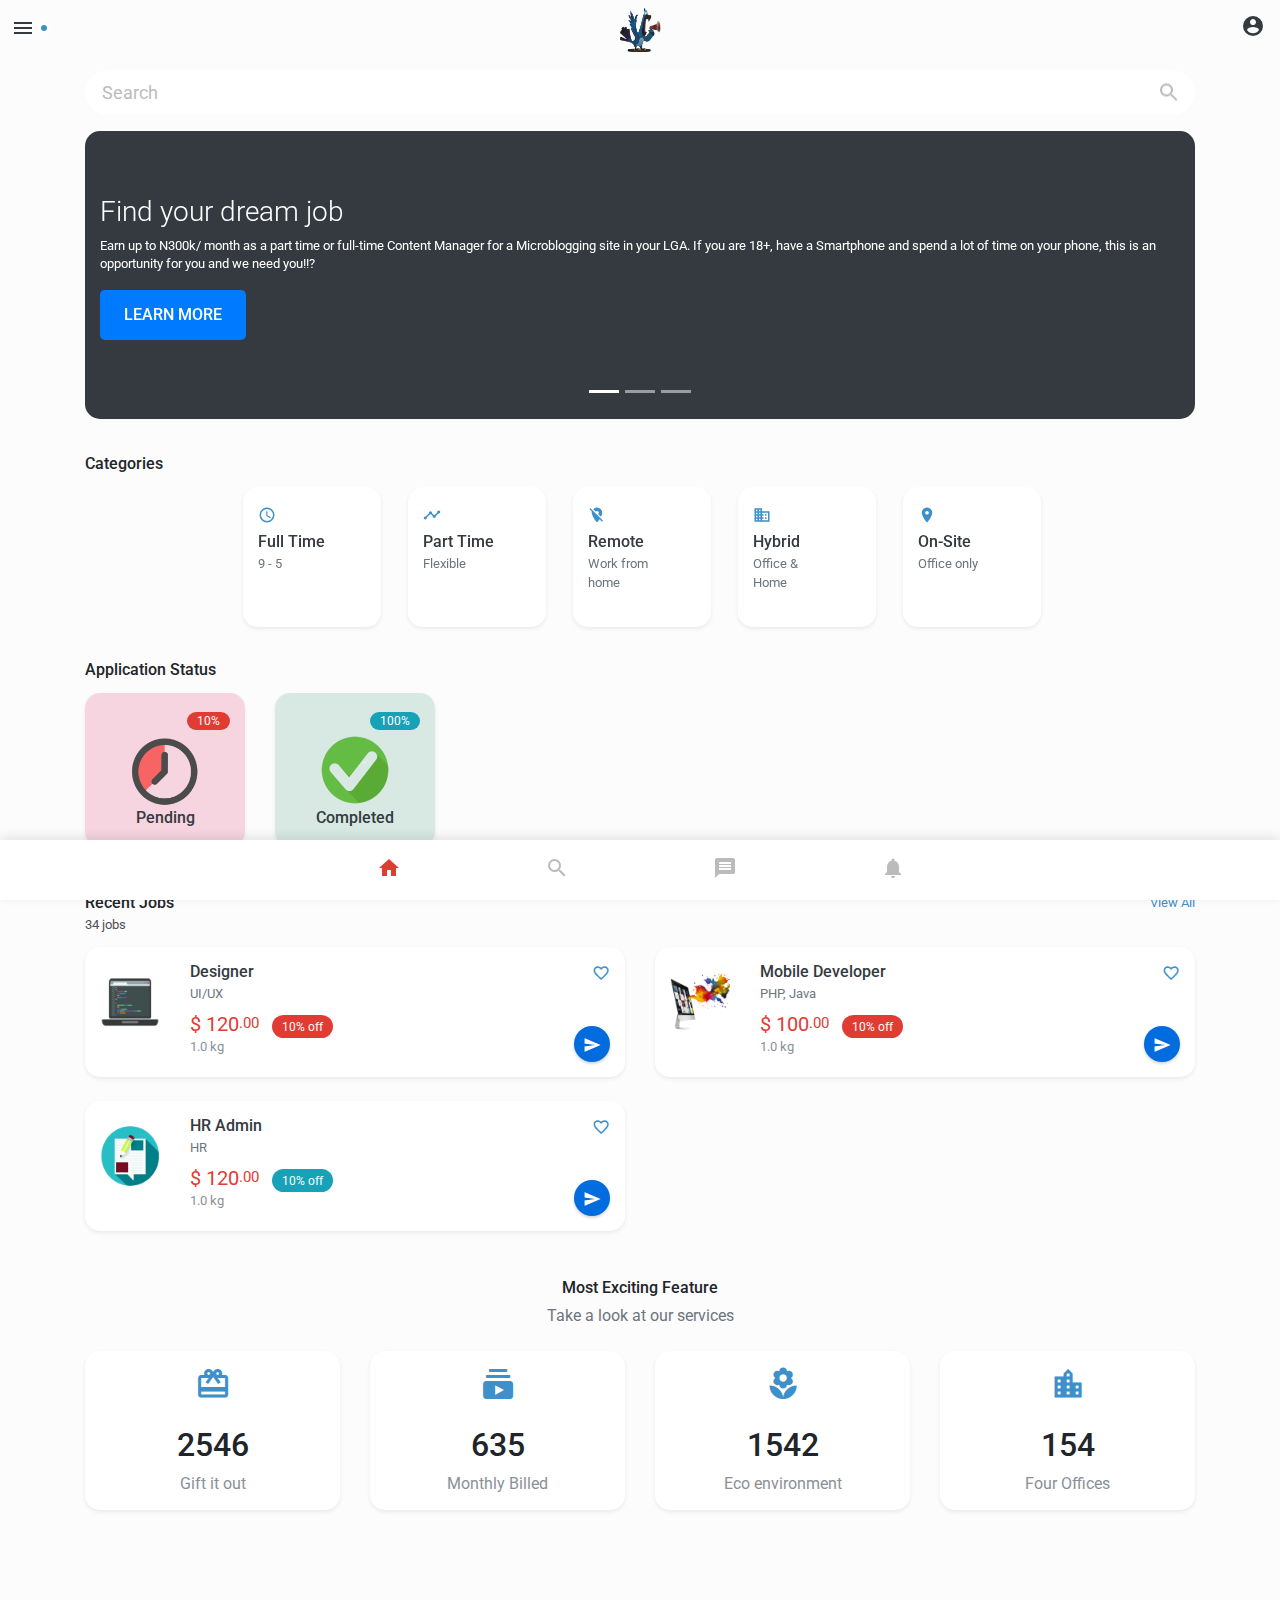
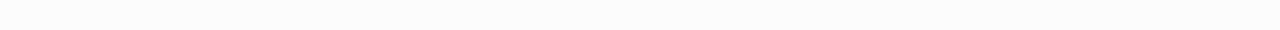
==== commit 6da84cff: "new update" ====
--- a/index.html
+++ b/index.html
@@ -215,12 +215,10 @@
 							<div class="card-body" style="background-color: #F7D5E0;  border-radius: 15px;">
 								<div class="badge badge-success float-right mt-1">10%</div>
 								<figure class="product-image"><img src="img/pending.png" alt="" class=""></figure>
-								<a href="product-details.html" class="text-dark mb-1 mt-2 h6 d-block">Pending </a>
+								<a href="product-details.html" class="text-dark text-center mb-1 mt-2 h6 d-block">Pending </a>
 								<!-- <p class="text-secondary small mb-2"></p> -->
 								<!-- <h5 class="text-success font-weight-normal mb-0"><sup></sup></h5>
 								<p class="text-secondary small text-mute mb-0"></p> -->
-								<button class="btn btn-default button-rounded-36 shadow-sm float-bottom-right"><i
-										class="material-icons md-18">send</i></button>
 							</div>
 						</div>
 					</div>
@@ -229,12 +227,10 @@
 							<div class="card-body" style="background-color:#D8E9E3; border-radius: 15px;">
 								<div class="badge badge-info float-right mt-1">100%</div>
 								<figure class="product-image"><img src="img/approved.png" alt="" class=""></figure>
-								<a href="product-details.html" class="text-dark mb-1 mt-2 h6 d-block">Completed</a>
+								<a href="product-details.html" class="text-dark text-center mb-1 mt-2 h6 d-block">Completed</a>
 								<!-- <p class="text-secondary small mb-2">Figma, Adobe</p>
 								<h5 class="text-success font-weight-normal mb-0">₦ 100<sup>.00</sup></h5>
 								<p class="text-secondary small text-mute mb-0">Open</p> -->
-								<button class="btn btn-default button-rounded-36 shadow-sm float-bottom-right"><i
-										class="material-icons md-18">send</i></button>
 							</div>
 						</div>
 					</div>
--- a/css/style.css
+++ b/css/style.css
@@ -1139,8 +1139,9 @@
 
 /* Cig */
 .dashboard-bg{
-    background: rgb(255,255,255);
-    background: linear-gradient(90deg, rgba(255,255,255,1) 0%, rgba(255,255,255,1) 0%, rgba(206,236,255,1) 100%); 
+    background-color: #fcfcfc !important;
+    /* background: rgb(255,255,255);
+    background: linear-gradient(90deg, rgba(255,255,255,1) 0%, rgba(255,255,255,1) 0%, rgba(206,236,255,1) 100%);  */
 }
 .jumbo-rounded {
     border-radius: 15px;
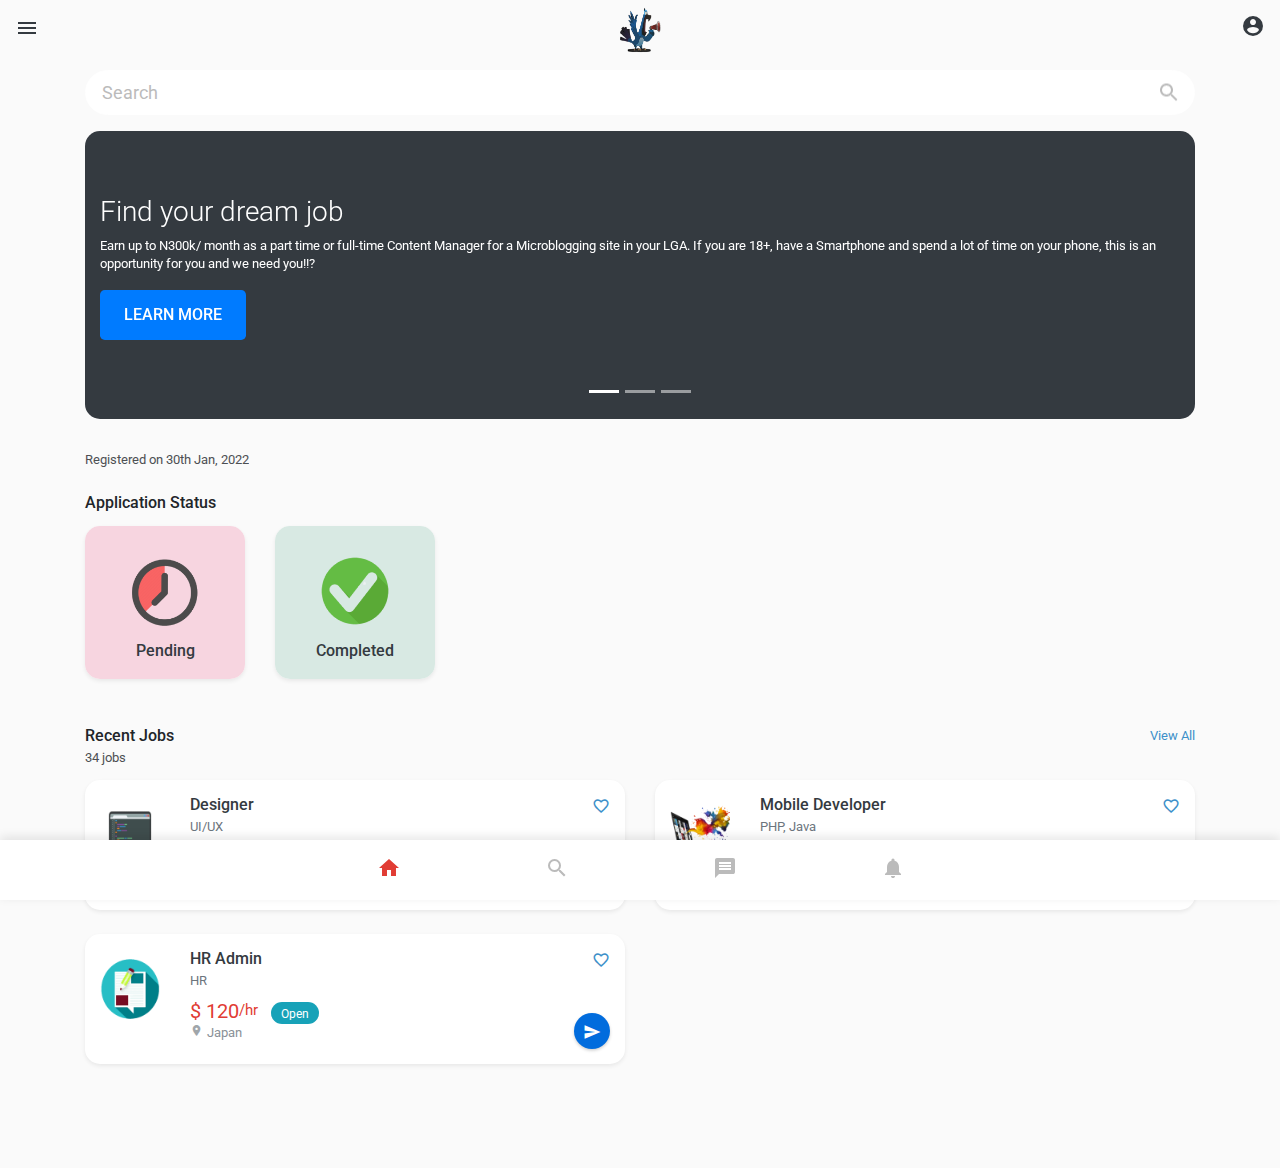
==== commit 0008fdc1: "jan 30" ====
--- a/index.html
+++ b/index.html
@@ -52,23 +52,9 @@
 			<br>
 			<div class="row mx-0">
 				<div class="col">
-					<div class="card mb-3 border-0 shadow-sm bg-template-light">
-						<div class="card-body">
-							<div class="row">
-								<div class="col">
-									<p class="text-secondary small mb-0">Balance Available</p>
-									<h6 class="text-dark my-0">₦2585.00</h6>
-								</div>
-								<div class="col-auto">
-									<button class="btn btn-default button-rounded-36 shadow"><i class="material-icons">add</i></button>
-								</div>
-							</div>
-						</div>
-					</div>
 					<h5 class="subtitle text-uppercase"><span>Menu</span></h5>
 					<div class="list-group main-menu">
-						<a href="notification.html" class="list-group-item list-group-item-action">Notification <span
-								class="badge badge-dark text-white">2</span></a>
+						<a href="notification.html" class="list-group-item list-group-item-action">Notification</a>
 						<a href="profile.html" class="list-group-item list-group-item-action">My Profile</a>
 						<a href="setting.html" class="list-group-item list-group-item-action">Settings</a>
 						<a href="login.html" class="list-group-item list-group-item-action mt-2">Logout</a>
@@ -81,8 +67,7 @@
 				<!-- style="background-color: #3d90c9 !important; width: 100%;" -->
 				<div class="row no-gutters">
 					<div class="col-auto">
-						<button class="btn  btn-link text-dark menu-btn"><i class="material-icons">menu</i><span
-								class="new-notification"></span></button>
+						<button class="btn  btn-link text-dark menu-btn"><i class="material-icons">menu</i></button>
 					</div>
 					<div class="col text-center"><img src="img/logo.png" alt="" class="header-logo"></div>
 					<div class="col-auto">
@@ -130,90 +115,13 @@
 					</div>
 				</div>
 
-				<h6 class="subtitle">Categories</h6>
-				<div class="row">
-					<!-- Swiper -->
-					<div class="swiper-container small-slide">
-						<div class="swiper-wrapper">
-							<div class="swiper-slide">
-								<div class="card shadow-sm border-0">
-									<div class="card-body">
-										<div class="row no-gutters h-100">
-											<img src="" alt="" class="small-slide-right">
-											<div class="col-8">
-												<button class="btn btn-sm btn-link p-0"><i
-														class="material-icons md-18">access_time</i></button>
-												<a href="all-products.html" class="text-dark mb-1 mt-2 h6 d-block">Full Time </a>
-												<p class="text-secondary small">9 - 5</p>
-											</div>
-										</div>
-									</div>
-								</div>
-							</div>
-							<div class="swiper-slide">
-								<div class="card shadow-sm border-0">
-									<div class="card-body">
-										<div class="row no-gutters h-100">
-											<div class="col-8">
-												<button class="btn btn-sm btn-link p-0"><i class="material-icons md-18">timeline</i></button>
-												<a href="all-products.html" class="text-dark mb-1 mt-2 h6 d-block">Part Time </a>
-												<p class="text-secondary small">Flexible</p>
-											</div>
-										</div>
-									</div>
-								</div>
-							</div>
-							<div class="swiper-slide">
-								<div class="card shadow-sm border-0">
-									<div class="card-body">
-										<div class="row no-gutters h-100">
-											<div class="col-9">
-												<button class="btn btn-sm btn-link p-0"><i
-														class="material-icons md-18">location_off</i></button>
-												<a href="all-products.html" class="text-dark mb-1 mt-2 h6 d-block">Remote</a>
-												<p class="text-secondary small">Work from home</p>
-											</div>
-										</div>
-									</div>
-								</div>
-							</div>
-							<div class="swiper-slide">
-								<div class="card shadow-sm border-0">
-									<div class="card-body">
-										<div class="row no-gutters h-100">
-											<div class="col-8">
-												<button class="btn btn-sm btn-link p-0"><i
-														class="material-icons md-18">domain</i></button>
-												<a href="all-products.html" class="text-dark mb-1 mt-2 h6 d-block">Hybrid </a>
-												<p class="text-secondary small">Office & Home</p>
-											</div>
-										</div>
-									</div>
-								</div>
-							</div>
-							<div class="swiper-slide">
-								<div class="card shadow-sm border-0">
-									<div class="card-body">
-										<div class="row no-gutters h-100">
-											<div class="col-8">
-												<button class="btn btn-sm btn-link p-0"><i class="material-icons md-18">location_on</i></button>
-												<a href="all-products.html" class="text-dark mb-1 mt-2 h6 d-block">On-Site </a>
-												<p class="text-secondary small">Office only</p>
-											</div>
-										</div>
-									</div>
-								</div>
-							</div>
-						</div>
-					</div>
-				</div>
+				<p class="text-mute small">Registered on 30th Jan, 2022</p>
 
 				<h6 class="subtitle">Application Status</h6>
 				<div class="row">
-					<div class="col-6 col-md-4 col-lg-3 col-xl-2">
+					<div class="col-12 col-md-4 col-lg-3 col-xl-2">
 						<div class="card shadow-sm border-0 mb-4">
 							<div class="card-body" style="background-color: #F7D5E0;  border-radius: 15px;">
-								<div class="badge badge-success float-right mt-1">10%</div>
 								<figure class="product-image"><img src="img/pending.png" alt="" class=""></figure>
 								<a href="product-details.html" class="text-dark text-center mb-1 mt-2 h6 d-block">Pending </a>
 								<!-- <p class="text-secondary small mb-2"></p> -->
@@ -222,10 +130,9 @@
 							</div>
 						</div>
 					</div>
-					<div class="col-6 col-md-4 col-lg-3 col-xl-2">
+					<div class="col-12 col-md-4 col-lg-3 col-xl-2">
 						<div class="card shadow-sm border-0 mb-4">
 							<div class="card-body" style="background-color:#D8E9E3; border-radius: 15px;">
-								<div class="badge badge-info float-right mt-1">100%</div>
 								<figure class="product-image"><img src="img/approved.png" alt="" class=""></figure>
 								<a href="product-details.html" class="text-dark text-center mb-1 mt-2 h6 d-block">Completed</a>
 								<!-- <p class="text-secondary small mb-2">Figma, Adobe</p>
@@ -261,14 +168,16 @@
 												class="material-icons md-18">favorite_outline</i></button>
 										<a href="#" class="text-dark mb-1 h6 d-block">Designer </a>
 										<p class="text-secondary small mb-2">UI/UX</p>
-										<h5 class="text-success font-weight-normal mb-0">$ 120<sup>.00</sup>
-											<span class="badge badge-success d-inline-block ml-2"><small>10% off</small></span>
+										<h5 class="text-success font-weight-normal mb-0">$ 8<sup>/hr</sup>
+											<span class="badge badge-success d-inline-block ml-2"><small>Closed</small></span>
 										</h5>
-										<p class="text-secondary small text-mute mb-0">1.0 kg</p>
+										<p class="text-secondary small text-mute mb-0"><i
+											class="material-icons text-secondary text-mute mr-1 location_icon">location_on</i>Germany</p>
 									</div>
 								</div>
-								<button class="btn btn-default button-rounded-36 shadow-sm float-bottom-right"><i
+								<a href="product-details.html"><button class="btn btn-default button-rounded-36 shadow-sm float-bottom-right"><i
 										class="material-icons md-18">send</i></button>
+								</a>
 							</div>
 						</div>
 					</div>
@@ -284,10 +193,11 @@
 												class="material-icons md-18">favorite_outline</i></button>
 										<a href="#" class="text-dark mb-1 h6 d-block">Mobile Developer</a>
 										<p class="text-secondary small mb-2">PHP, Java</p>
-										<h5 class="text-success font-weight-normal mb-0">$ 100<sup>.00</sup>
-											<span class="badge badge-success d-inline-block ml-2"><small>10% off</small></span>
+										<h5 class="text-success font-weight-normal mb-0">$ 100<sup>/hr</sup>
+											<span class="badge badge-success d-inline-block ml-2"><small>Closed</small></span>
 										</h5>
-										<p class="text-secondary small text-mute mb-0">1.0 kg</p>
+										<p class="text-secondary small text-mute mb-0"><i
+											class="material-icons text-secondary text-mute mr-1 location_icon">location_on</i>India</p>
 									</div>
 								</div>
 								<button class="btn btn-default button-rounded-36 shadow-sm float-bottom-right"><i
@@ -307,60 +217,15 @@
 												class="material-icons md-18">favorite_outline</i></button>
 										<a href="#" class="text-dark mb-1 h6 d-block">HR Admin</a>
 										<p class="text-secondary small mb-2">HR</p>
-										<h5 class="text-success font-weight-normal mb-0">$ 120<sup>.00</sup>
-											<span class="badge badge-info d-inline-block ml-2"><small>10% off</small></span>
+										<h5 class="text-success font-weight-normal mb-0">$ 120<sup>/hr</sup>
+											<span class="badge badge-info d-inline-block ml-2"><small>Open</small></span>
 										</h5>
-										<p class="text-secondary small text-mute mb-0">1.0 kg</p>
+										<p class="text-secondary small text-mute mb-0"><i
+											class="material-icons text-secondary text-mute mr-1 location_icon">location_on</i>Japan</p>
 									</div>
 								</div>
 								<button class="btn btn-default button-rounded-36 shadow-sm float-bottom-right"><i
 										class="material-icons md-18">send</i></button>
-							</div>
-						</div>
-					</div>
-				</div>
-			</div>
-			<div class="container mb-3">
-				<div class="row">
-					<div class="col text-center">
-						<h5 class="subtitle mb-1">Most Exciting Feature</h5>
-						<p class="text-secondary">Take a look at our services</p>
-					</div>
-				</div>
-				<div class="row text-center mt-4">
-					<div class="col-6 col-md-3">
-						<div class="card shadow-sm border-0 mb-4">
-							<div class="card-body">
-								<i class="material-icons mb-4 md-36 text-template">card_giftcard</i>
-								<h2>2546</h2>
-								<p class="text-secondary text-mute">Gift it out</p>
-							</div>
-						</div>
-					</div>
-					<div class="col-6 col-md-3">
-						<div class="card shadow-sm border-0 mb-4">
-							<div class="card-body">
-								<i class="material-icons mb-4 md-36 text-template">subscriptions</i>
-								<h2>635</h2>
-								<p class="text-secondary text-mute">Monthly Billed</p>
-							</div>
-						</div>
-					</div>
-					<div class="col-6 col-md-3">
-						<div class="card shadow-sm border-0 mb-4">
-							<div class="card-body">
-								<i class="material-icons mb-4 md-36 text-template">local_florist</i>
-								<h2>1542</h2>
-								<p class="text-secondary text-mute">Eco environment</p>
-							</div>
-						</div>
-					</div>
-					<div class="col-6 col-md-3">
-						<div class="card shadow-sm border-0 mb-4">
-							<div class="card-body">
-								<i class="material-icons mb-4 md-36 text-template">location_city</i>
-								<h2>154</h2>
-								<p class="text-secondary text-mute">Four Offices</p>
 							</div>
 						</div>
 					</div>
--- a/css/style.css
+++ b/css/style.css
@@ -18,6 +18,24 @@
     user-select: none;
 }
 
+.location_icon {
+    font-size: 1em;
+}
+
+.details_row_bg {
+    width:initial; 
+    border-top-left-radius: 20px; 
+    border-top-right-radius: 20px; 
+    border-bottom-left-radius: 20px;
+    border-bottom-right-radius: 20px; 
+    background-color: #F7F9FC; 
+    padding-top: 15px;
+}
+.details_justify {
+    text-align: justify;
+
+}
+
 /* Custom css for pages  */
 .top-intro {
     background-color: #ffffff;
@@ -30,8 +48,16 @@
 .top-signup-intro {
     background-color: #ffffff;
     /* padding: 20px  0 0 0; */
+    padding: 20px 0 0 0;
+    margin: 100px auto -30px auto;
+    max-width: 320px;
+}
+
+.top-title {
+    background-color: #ffffff;
+    /* padding: 20px  0 0 0; */
     padding: 20px 0 20px 0;
-    margin: 100px auto -30px auto;
+    margin: 0px auto -30px auto;
     max-width: 320px;
 }
 
@@ -253,7 +279,7 @@
 .sidebar .figure-menu {
     height: 100px;
     width: 100px;
-    border-radius: 50px;
+    border-radius: 30%;
     padding: 5px;
     display: block;
     margin: 45px auto 20px auto;
@@ -264,7 +290,7 @@
     width: 100%;
     height: 100%;
     overflow: hidden;
-    border-radius: 50%;
+    border-radius: 27%;
 }
 
 .sidebar .figure-menu figure img {
@@ -1139,7 +1165,7 @@
 
 /* Cig */
 .dashboard-bg{
-    background-color: #fcfcfc !important;
+    background-color: #fafafa !important;
     /* background: rgb(255,255,255);
     background: linear-gradient(90deg, rgba(255,255,255,1) 0%, rgba(255,255,255,1) 0%, rgba(206,236,255,1) 100%);  */
 }
@@ -1468,7 +1494,7 @@
 .figure-profile {
     height: 178px;
     width: 178px;
-    border-radius: 90px;
+    border-radius: 30%;
     border: 10px solid #3d90c9;
     margin: 0 auto;
     position: relative;
@@ -1478,7 +1504,7 @@
     height: 100%;
     width: 100%;
     overflow: hidden;
-    border-radius: 50%;
+    border-radius: 27%;
 }
 
 .figure-profile figure img {
@@ -1626,9 +1652,14 @@
 .pink-theme .btn-default,
 .pink-theme .sidebar,
 .pink-theme .sidebar .main-menu .list-group-item,
-.pink-theme .small-slide .swiper-slide .card:hover *,
+/* .pink-theme .small-slide .swiper-slide .card:hover *, */
 .pink-theme .small-slide .swiper-slide .card:focus * {
     color: #fff !important;
+    text-decoration: none;
+}
+
+.pink-theme .small-slide .swiper-slide .card:hover * {
+    color: #343a40 !important; 
 }
 
 .pink-theme .filter .form-group label {
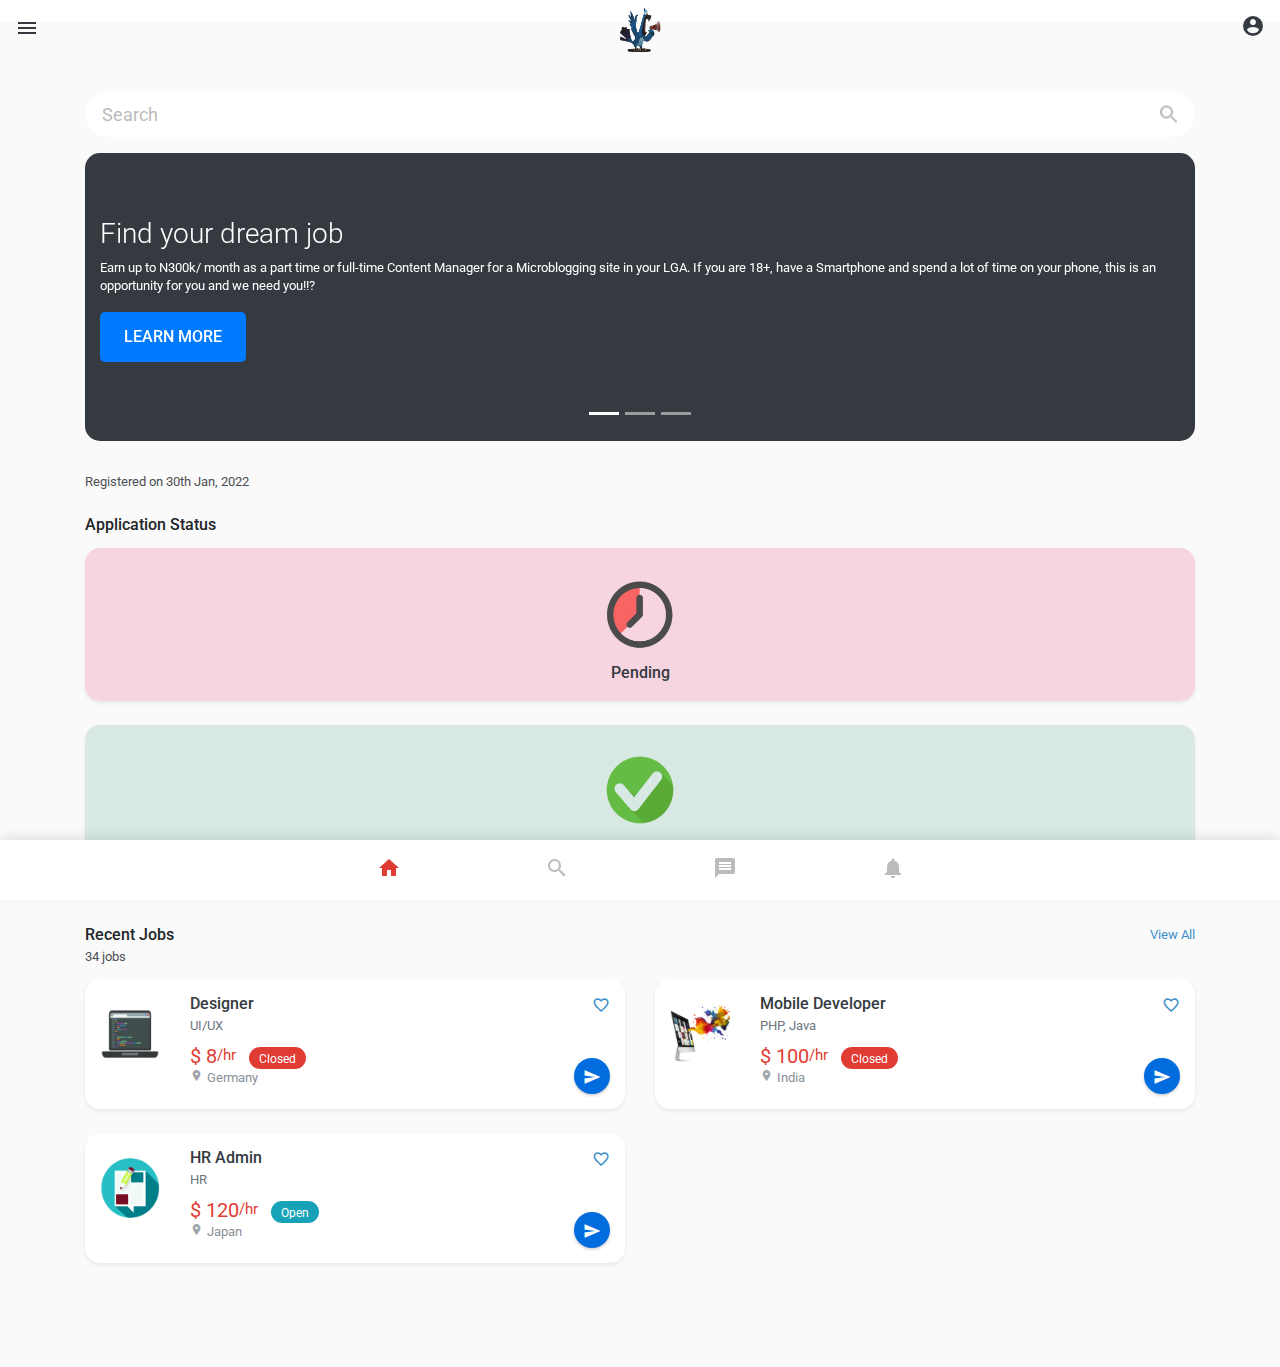
==== commit 29d8d037: "last push" ====
--- a/index.html
+++ b/index.html
@@ -41,16 +41,26 @@
 				</div>
 			</div>
 		</div>
-		<div class="sidebar">
-			<div class="text-center">
+		<div id="mySidepanel" class="sidepanel">
+			<a href="javascript:void(0)" class="closebtn" onclick="closeNav()">&times;</a>
+			<div class="list-group main-menu">
+					<a href="notification.html" class="list-group-item list-group-item-action">Notification</a>
+					<a href="profile.html" class="list-group-item list-group-item-action">My Profile</a>
+					<a href="setting.html" class="list-group-item list-group-item-action">Settings</a>
+					<a href="login.html" class="list-group-item list-group-item-action mt-2">Logout</a>
+				</div>
+		</div>
+		<div class="sidebahr" id="mySidepaknel">
+				<!-- <a href="javascript:void(0)" class="closebtn" onclick="closeNav()">&times;</a> -->
+			<!-- <div class="text-center">
 				<div class="figure-menu shadow">
 					<figure><img src="img/user1.png" alt=""></figure>
 				</div>
 				<h5 class="mb-1 ">Stan Thor</h5>
 				<p class="text-mute small">Chicago, USA</p>
-			</div>
+			</div> -->
 			<br>
-			<div class="row mx-0">
+			<!-- <div class="row mx-0">
 				<div class="col">
 					<h5 class="subtitle text-uppercase"><span>Menu</span></h5>
 					<div class="list-group main-menu">
@@ -60,14 +70,15 @@
 						<a href="login.html" class="list-group-item list-group-item-action mt-2">Logout</a>
 					</div>
 				</div>
-			</div>
+			</div> -->
 		</div>
 		<div class="wrapper dashboard-bg">
 			<div class="header">
 				<!-- style="background-color: #3d90c9 !important; width: 100%;" -->
 				<div class="row no-gutters">
 					<div class="col-auto">
-						<button class="btn  btn-link text-dark menu-btn"><i class="material-icons">menu</i></button>
+							<!-- <button class="openbtn" onclick="openNav()">&#9776; Toggle Sidepanel</button> -->
+						<button class="btn  btn-link text-dark menu-btn" onclick="openNav()"><i class="material-icons">menu</i></button>
 					</div>
 					<div class="col text-center"><img src="img/logo.png" alt="" class="header-logo"></div>
 					<div class="col-auto">
@@ -119,7 +130,7 @@
 
 				<h6 class="subtitle">Application Status</h6>
 				<div class="row">
-					<div class="col-12 col-md-4 col-lg-3 col-xl-2">
+					<div class="col-12">
 						<div class="card shadow-sm border-0 mb-4">
 							<div class="card-body" style="background-color: #F7D5E0;  border-radius: 15px;">
 								<figure class="product-image"><img src="img/pending.png" alt="" class=""></figure>
@@ -130,7 +141,7 @@
 							</div>
 						</div>
 					</div>
-					<div class="col-12 col-md-4 col-lg-3 col-xl-2">
+					<div class="col-12">
 						<div class="card shadow-sm border-0 mb-4">
 							<div class="card-body" style="background-color:#D8E9E3; border-radius: 15px;">
 								<figure class="product-image"><img src="img/approved.png" alt="" class=""></figure>
@@ -295,6 +306,7 @@
 
 		<!-- page level script -->
 		<script>
+		
 			$(window).on('load', function () {
 				/* swiper slider carousel */
 				var swiper = new Swiper('.small-slide', {
--- a/css/style.css
+++ b/css/style.css
@@ -18,6 +18,57 @@
     user-select: none;
 }
 
+.sidepanel {
+    height: 100%; /* Specify a height */
+    width: 0; /* 0 width - change this with JavaScript */
+    position: fixed; /* Stay in place */
+    z-index: 1000; /* Stay on top */
+    top: 0;
+    left: 0;
+    background-color: #F7F9FC;
+    overflow-x: hidden; /* Disable horizontal scroll */
+    padding-top: 60px; /* Place content 60px from the top */
+    transition: 0.5s; /* 0.5 second transition effect to slide in the sidepanel */
+  }
+  
+  /* The sidepanel links */
+  .sidepanel a {
+    padding: 8px 8px 8px 32px;
+    text-decoration: none;
+    font-size: 25px;
+    color: #818181;
+    display: block;
+    transition: 0.3s;
+  }
+  
+  /* When you mouse over the navigation links, change their color */
+  .sidepanel a:hover {
+    color: #f1f1f1;
+  }
+  
+  /* Position and style the close button (top right corner) */
+  .sidepanel .closebtn {
+    position: absolute;
+    top: 0;
+    right: 25px;
+    font-size: 36px;
+    margin-left: 50px;
+  }
+  
+  /* Style the button that is used to open the sidepanel */
+  .openbtn {
+    font-size: 20px;
+    cursor: pointer;
+    background-color: #111;
+    color: white;
+    padding: 10px 15px;
+    border: none;
+  }
+  
+  .openbtn:hover {
+    background-color: #444;
+  }
+
 .location_icon {
     font-size: 1em;
 }
@@ -241,6 +292,7 @@
 }
 
 .sidebar {
+    display: none !important;
     position: absolute;
     padding-top: env(safe-area-inset-top);
     width: 250px;
@@ -256,7 +308,22 @@
 }
 
 
-.sidebar .main-menu .list-group-item {
+.sidepanel .main-menu .list-group-item {
+    background-color: transparent;
+    font-size: 16px;
+    border: 0;
+    border-radius: 10px;
+}
+
+.sidepanel .main-menu .list-group-item:hover {
+    background-color: rgba(255, 255, 255, 0.15);
+}
+
+.sidepanel .main-menu .list-group-item.active {
+    background-color: rgba(255, 255, 255, 0.25);
+}
+
+.sidbar .main-menu .list-group-item {
     background-color: transparent;
     font-size: 16px;
     border: 0;
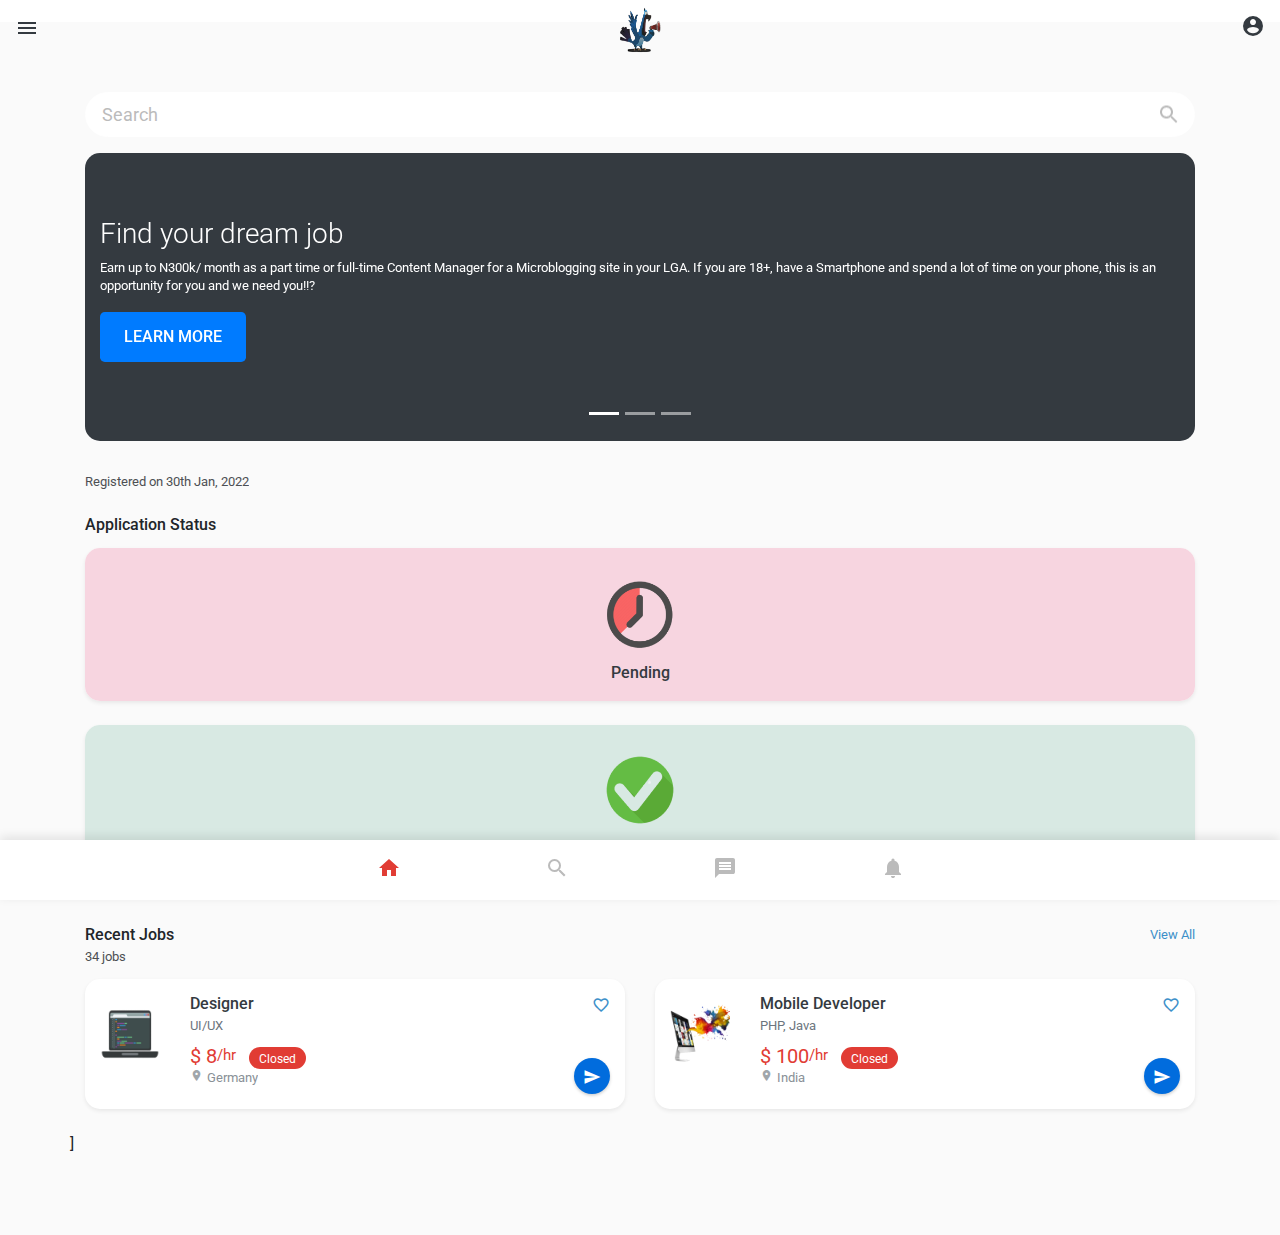
==== commit 773ac530: "nownow" ====
--- a/index.html
+++ b/index.html
@@ -211,35 +211,12 @@
 											class="material-icons text-secondary text-mute mr-1 location_icon">location_on</i>India</p>
 									</div>
 								</div>
-								<button class="btn btn-default button-rounded-36 shadow-sm float-bottom-right"><i
-										class="material-icons md-18">send</i></button>
-							</div>
-						</div>
-					</div>
-					<div class="col-12 col-lg-6">
-						<div class="card shadow-sm border-0 mb-4">
-							<div class="card-body">
-								<div class="row">
-									<div class="col-3 col-md-2 col-lg-2 align-self-center">
-										<figure class="product-image"><img src="img/writing.png" alt="" class=""></figure>
-									</div>
-									<div class="col">
-										<button class="btn btn-sm btn-link p-0 float-right"><i
-												class="material-icons md-18">favorite_outline</i></button>
-										<a href="#" class="text-dark mb-1 h6 d-block">HR Admin</a>
-										<p class="text-secondary small mb-2">HR</p>
-										<h5 class="text-success font-weight-normal mb-0">$ 120<sup>/hr</sup>
-											<span class="badge badge-info d-inline-block ml-2"><small>Open</small></span>
-										</h5>
-										<p class="text-secondary small text-mute mb-0"><i
-											class="material-icons text-secondary text-mute mr-1 location_icon">location_on</i>Japan</p>
-									</div>
-								</div>
-								<button class="btn btn-default button-rounded-36 shadow-sm float-bottom-right"><i
-										class="material-icons md-18">send</i></button>
-							</div>
-						</div>
-					</div>
+								<a href="product-details.html"><button class="btn btn-default button-rounded-36 shadow-sm float-bottom-right"><i
+										class="material-icons md-18">send</i></button></a>
+							</div>
+						</div>
+					</div>
+					]
 				</div>
 			</div>
 			<div class="footer">
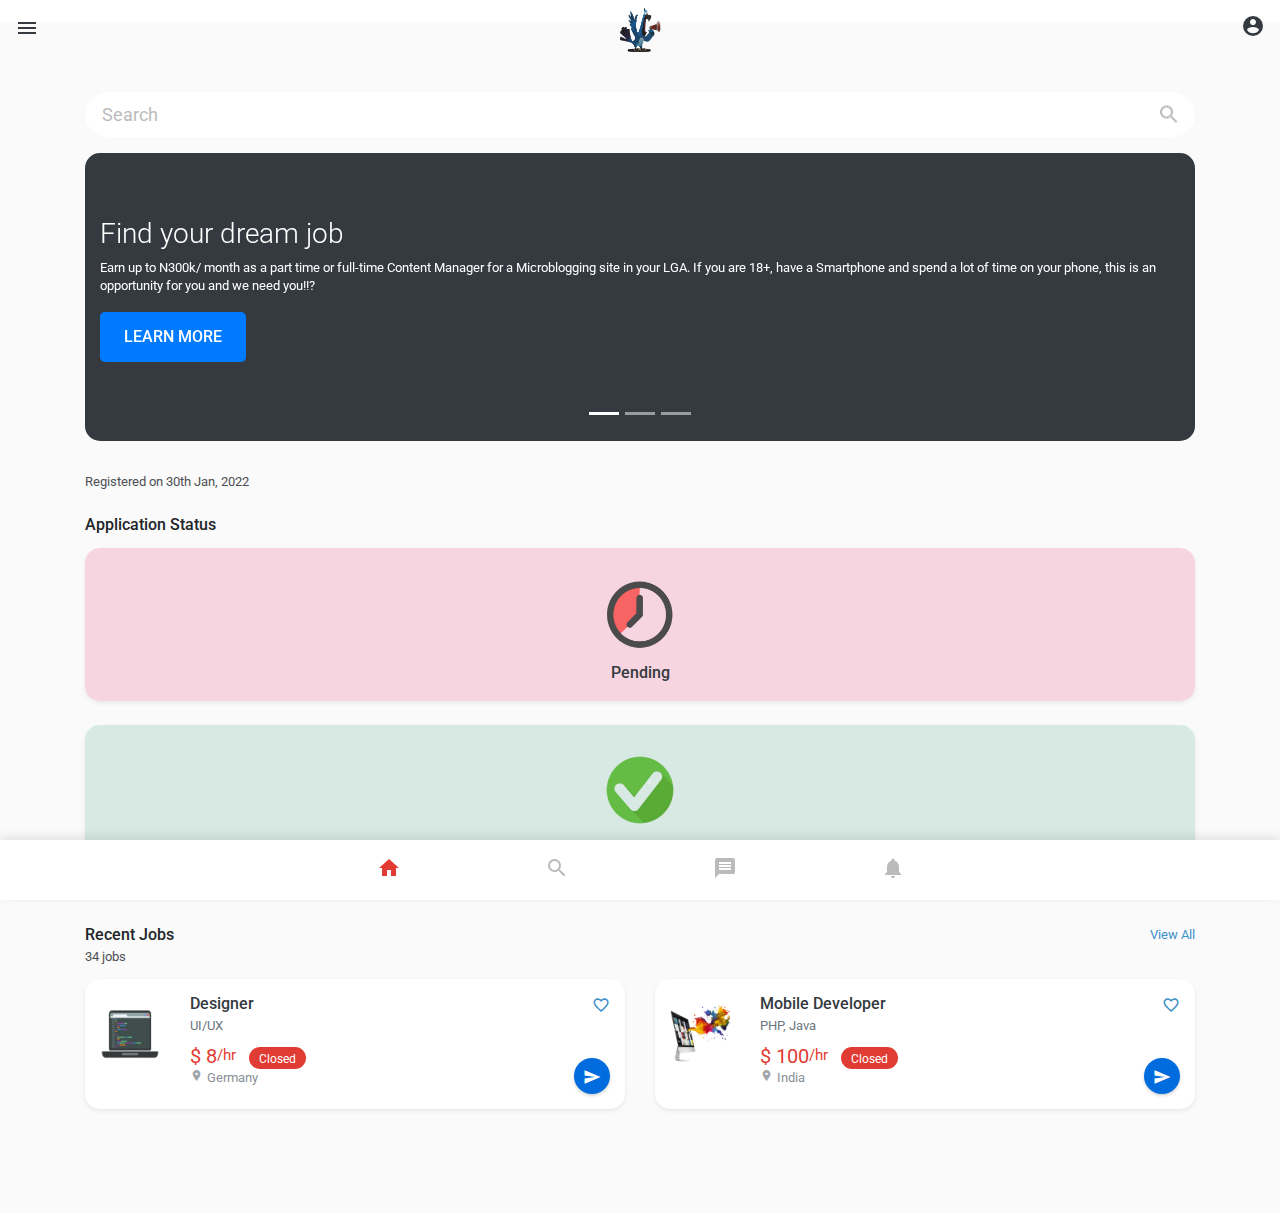
==== commit 574b23ec: "m" ====
--- a/index.html
+++ b/index.html
@@ -216,7 +216,7 @@
 							</div>
 						</div>
 					</div>
-					]
+					
 				</div>
 			</div>
 			<div class="footer">
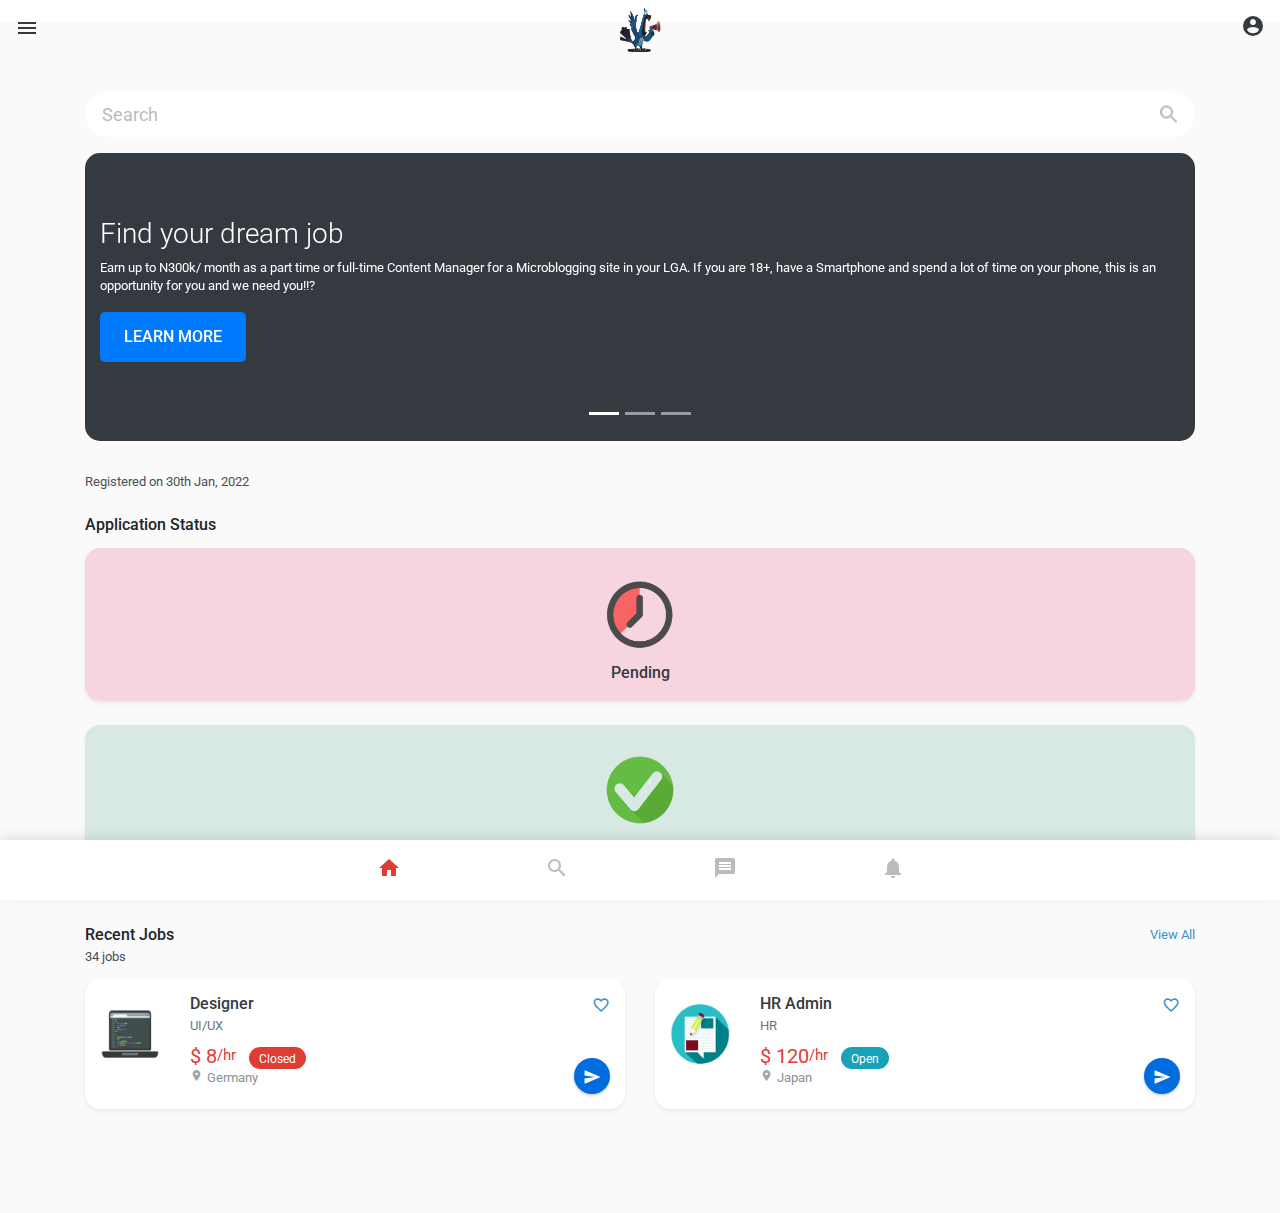
==== commit fb3c8260: "n" ====
--- a/index.html
+++ b/index.html
@@ -197,18 +197,18 @@
 							<div class="card-body">
 								<div class="row">
 									<div class="col-3 col-md-2 col-lg-2 align-self-center">
-										<figure class="product-image"><img src="img/graphics.png" alt="" class=""></figure>
+										<figure class="product-image"><img src="img/writing.png" alt="" class=""></figure>
 									</div>
 									<div class="col">
 										<button class="btn btn-sm btn-link p-0 float-right"><i
 												class="material-icons md-18">favorite_outline</i></button>
-										<a href="#" class="text-dark mb-1 h6 d-block">Mobile Developer</a>
-										<p class="text-secondary small mb-2">PHP, Java</p>
-										<h5 class="text-success font-weight-normal mb-0">$ 100<sup>/hr</sup>
-											<span class="badge badge-success d-inline-block ml-2"><small>Closed</small></span>
+										<a href="#" class="text-dark mb-1 h6 d-block">HR Admin</a>
+										<p class="text-secondary small mb-2">HR</p>
+										<h5 class="text-success font-weight-normal mb-0">$ 120<sup>/hr</sup>
+											<span class="badge badge-info d-inline-block ml-2"><small>Open</small></span>
 										</h5>
 										<p class="text-secondary small text-mute mb-0"><i
-											class="material-icons text-secondary text-mute mr-1 location_icon">location_on</i>India</p>
+											class="material-icons text-secondary text-mute mr-1 location_icon">location_on</i>Japan</p>
 									</div>
 								</div>
 								<a href="product-details.html"><button class="btn btn-default button-rounded-36 shadow-sm float-bottom-right"><i
@@ -216,7 +216,6 @@
 							</div>
 						</div>
 					</div>
-					
 				</div>
 			</div>
 			<div class="footer">
